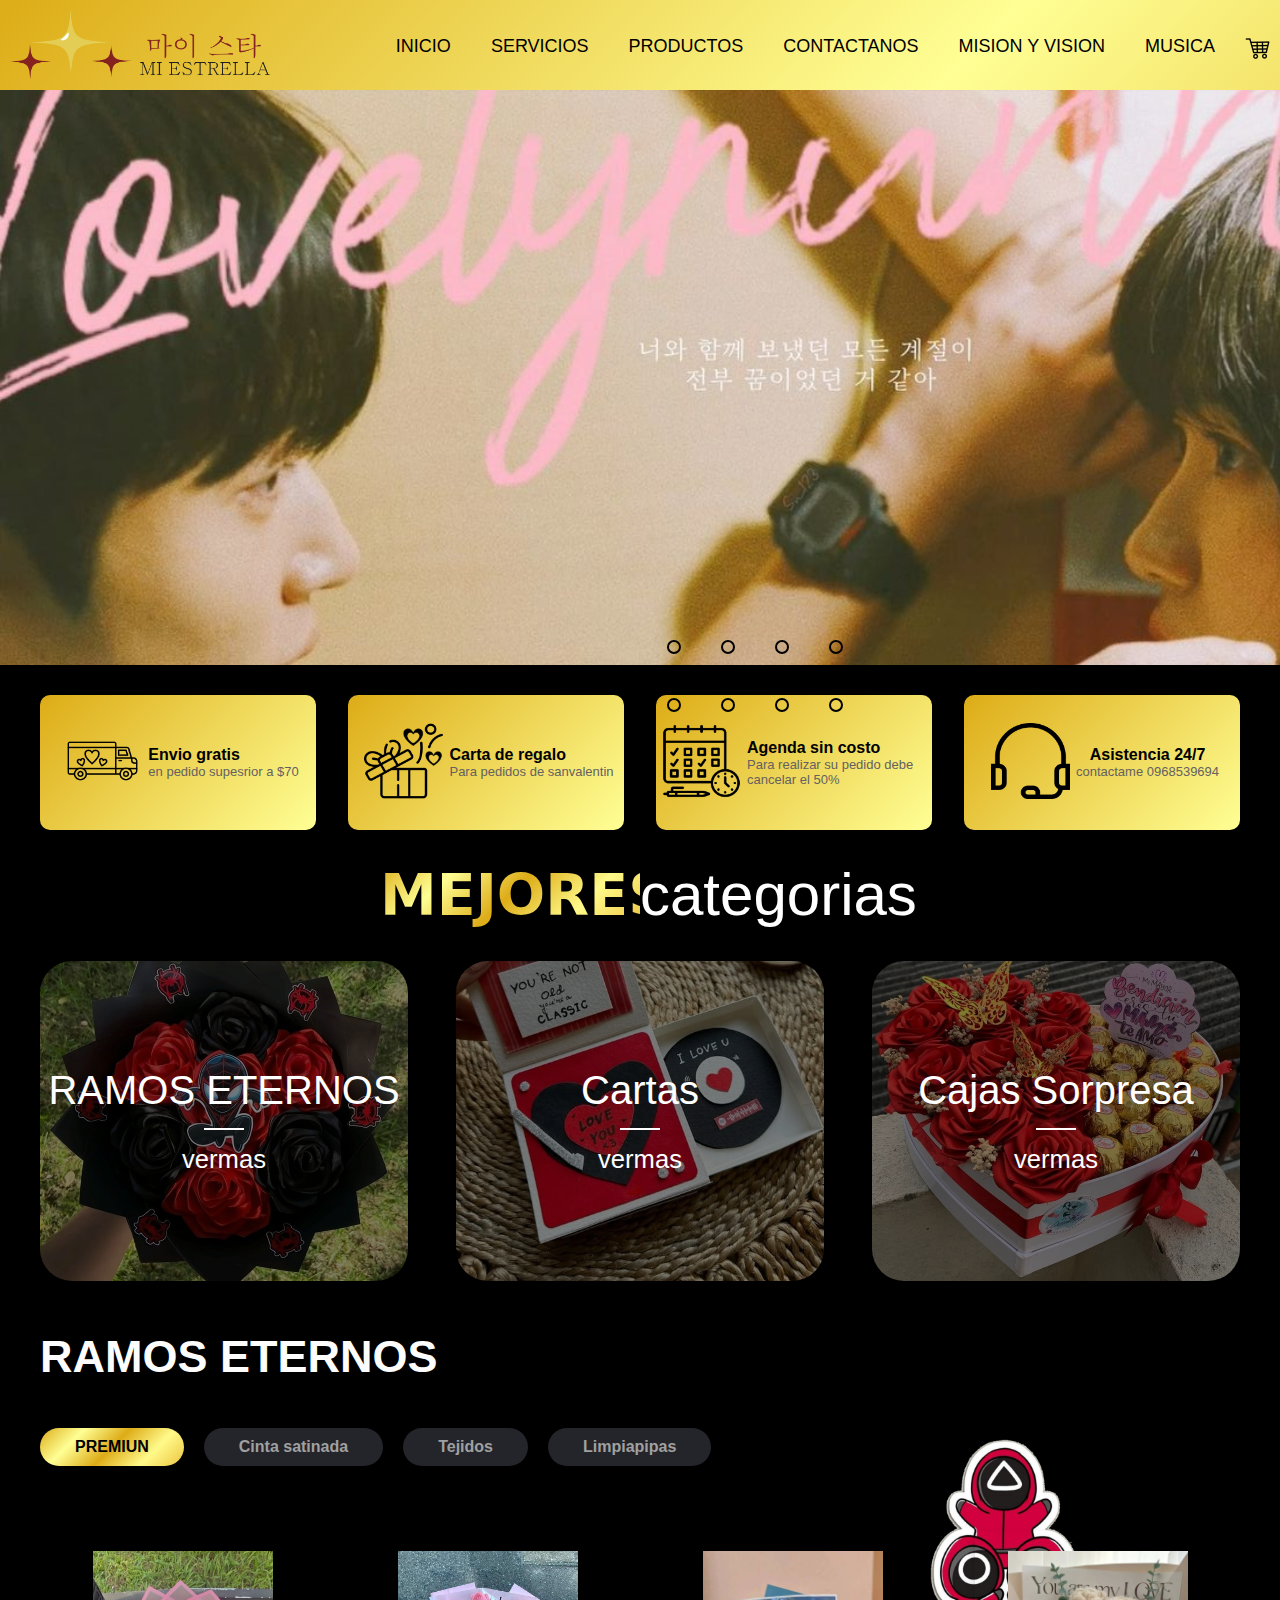
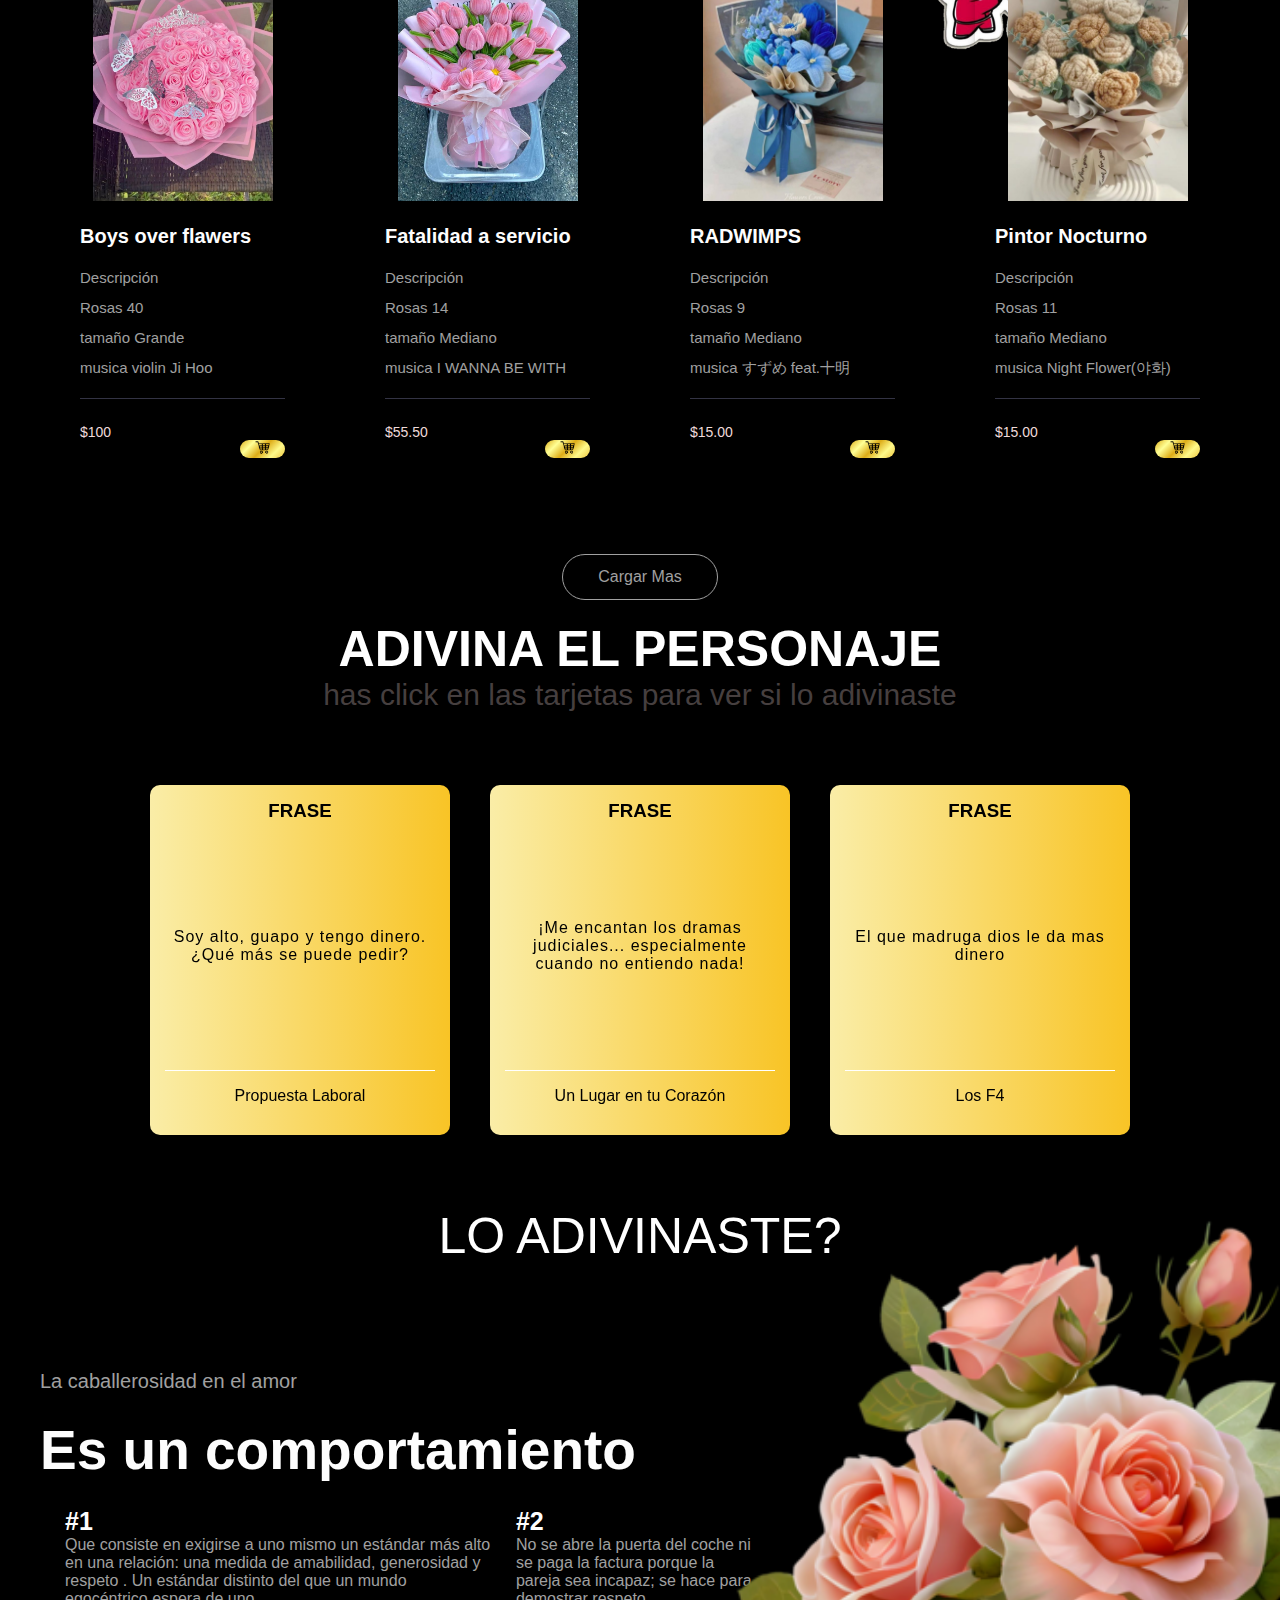
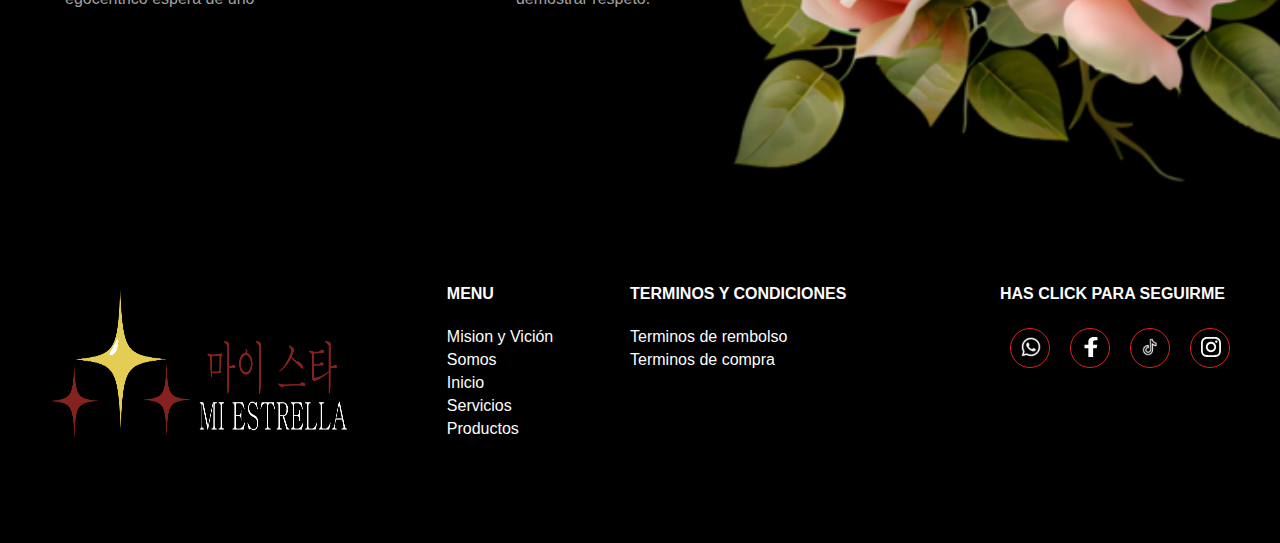
==== index.html @ 9ffbb70e "MI ESTRELLA" ====
<!DOCTYPE html>
<html lang="es">
<head>
    <meta charset="UTF-8">
   <meta http-equiv="X-UA-Compatible" content="IE=edge"> 
    <meta name="viewport" content="width=device-width, initial-scale=1.0">
    <title>tienda online </title>
    <link rel="stylesheet" href="style.css">
    <link rel="stylesheet" href="carrrito.css">

</head>
<body onclick="PlayAudio()">
    
    <header>

        <div class="menu ">
            <a href="#"><img src="logott-14.png" class="logo" alt=""></a>
            <input type="checkbox" id="menu">
            <label for="menu"><img src="imagenes/menu.webp" class="menu-icono" alt=""></label>
            <nav class="navbar">
                <ul>
                    <li><a href="index.html">inicio</a></li>
                    <li><a href="servicio.html">Servicios</a></li>
                    <li><a href="#Product">Productos</a></li>
                    <li><a href="contactanos.html">contactanos</a></li>
                    <li><a href="mision.html">mision y vision</a></li>
                    <li><a href="music.html">musica</a></li>
                            <li class="submenu">
                                <img src="imagenes/carrito.png" id="img-carrito" alt="carrito" >
                                <div id="carrito">
                                    <table id="lista-carrito">
                                        <thead>
                                            <tr>
                                                <th>Imagen</th>
                                                <th>Nombre</th>
                                                <th>Precio</th>
                                                <th></th>
        
                                            </tr>
                                        </thead>
                                        <tbody></tbody>
                                    </table>
                                    <a href="#" id="vaciar-carrito" class="btn-22">vaciar carrito</a>
                                </div>
                            </li>
                        
                    
                </ul>
            </nav>
            
        </div>

    </header>







 <div class="container-11">

        <!--image slider start-->
     <div class="slider">
     <div class="slides">
         <!--radio buttons start-->
         <input type="radio" name="radio-btn" id="radio1">
         <input type="radio" name="radio-btn" id="radio2">
         <input type="radio" name="radio-btn" id="radio3">
         <input type="radio" name="radio-btn" id="radio4">
         <!--radio buttons end-->
         <!--slide images start-->
         <div class="slide first">
             <img src="22.jpg" alt="">
         </div>
         <div class="slide">
             <img src="222.jpg" alt="">
         </div>
         <div class="slide">
             <img src="33.jpg" alt="">
         </div>
         <div class="slide">
             <img src="44.jpg" alt="">
         </div>
         <!--slide images end-->
         <!--automatic navigation start-->
         <div class="navigation-auto">
             <div class="auto-btn1"></div>
             <div class="auto-btn2"></div>
             <div class="auto-btn3"></div>
             <div class="auto-btn4"></div>

         </div>
         <!--automatic navigation end-->
     </div>
     <!--manual navigation start-->
     <div class="navigation-manual">
         <label for="radio1" class="manual-btn"></label>
         <label for="radio2" class="manual-btn"></label>
         <label for="radio3" class="manual-btn"></label>
         <label for="radio4" class="manual-btn"></label>

 
     </div>
     <!--manual navigation end-->

 </div>
 <!--image slider end-->


 <script type="text/javascript">
 var counter = 1;
 setInterval(function(){
     document.getElementById('radio' + counter).checked = true;
     counter++ ;
     if(counter > 4){
         counter = 1;
     }
 }, 5000);

 </script>


 </div>






    

    <main class="Product-menu" >

       <section class="main-content">
        <section class="container container-features">
            <div class="card-feature">
                <i><img src="imagenes/entrega.png"></i> 
                <div class="feature-content">
                    <span>Envio gratis </span>
                    <p>en pedido supesrior a $70</p>
                </div>
            </div>
            <div class="card-feature">
                <i><img src="imagenes/regalo.png"></i> 
                <div class="feature-content">
                    <span>Carta de regalo</span>
                    <p>Para pedidos de sanvalentin</p>
                </div>
            </div>
            <div class="card-feature">
                <i><img src="imagenes/agenda.png"></i> 
                <div class="feature-content">
                    
                    <span>Agenda sin costo</span>
                    <p>Para realizar su pedido debe cancelar el 50% </p>
                </div>
            </div>
            <div class="card-feature">
                <i><img src="imagenes/asistente.png"></i> 
                <div class="feature-content">
                    <center>
                    <span>Asistencia 24/7</span>
                    <p>contactame 0968539694 </p>
                    </center>
                </div>
            </div>
        </section>
     </section>








        <section class="container top-categories">
            <div class="cont">
            <div class="container-t"></div>
            <div class="titulo">
            <h1>MEJORES</h1> <span>categorias</span>
        </div>
        </div>
    </div>
            <div class="container-categories">
                <div class="card-category category-moca">
                    <center>
                    <P>RAMOS ETERNOS</P>
                    </center>
                    <span><a href="#">vermas</a></span>
                </div>
                <div class="card-category category-expreso">
                    <P>cartas</P>
                    <span><a href="#">vermas</a></span>
                </div>
                <div class="card-category category-capuchino">
                    <center>
                    <P>cajas sorpresa</P>
                    </center>
                    <span><a href="#">vermas</a></span>
                </div>

            </div>
            
        </section>
        <div class="container">


            <div class="Product" id="Product">
                <h2 class="title">RAMOS ETERNOS</h2>
                <img class="stik" src="imagenes/stik.png" alt="">

            </div>

            <div class="menu-nav">
                <div id="pro1" class="top  tab active" >PREMIUN</div>
                <div id="pro4" class="tab" >Cinta satinada</div>
                <div id="pro2" class="tab" >Tejidos</div>
                <div id="pro3" class="tab" >Limpiapipas</div>
            </div>

    
            
            <div class="pro-cont" id="lista-1">

            <div class="pro1 tab-content" >
                <div class="box-container-1">
                    <div class="box-1">
                        <div class="image" >
                            <img src="cinta/sb.jpg" alt="" data-id="1">
                        </div>
                        <div class="content">
                            <h3>Boys over flawers</h3>
                            <p>
                                Descripción<br>
                                Rosas 40       <br>
                                tamaño Grande        <br>
                                musica violin Ji Hoo       <br>
                            </p>
                            
                                <spam class="precio">$100</spam>

                                <a href="#" class="agregar-carrito btn-111" data-id="1"><img src="imagenes/carrito.png" ></a>

                            
                        </div>
                    </div> 
                    <div class="box-1">
                        <div class="image" >
                            <img src="limp/ed.jpg" alt="" data-id="1">
                        </div>
                        <div class="content">
                            <h3>Fatalidad a  servicio</h3>
                            <p>
                                Descripción<br>
                                Rosas  14       <br>
                                tamaño  Mediano        <br>
                                musica I WANNA BE WITH      <br>
                            </p>
                            
                                <spam class="precio">$55.50</spam>

                                <a href="#" class="agregar-carrito btn-111" data-id="2"><img src="imagenes/carrito.png" ></a>

                            
                        </div>
                    </div> 
                     <div class="box-1">
                        <div class="image">
                            <img src="limp/ep.jpg" alt="">
                        </div>
                        <div class="content">
                            <h3>RADWIMPS </h3>
                            <p>
                                Descripción<br>
                                Rosas  9       <br>
                                tamaño  Mediano        <br>
                                musica   すずめ feat.十明       <br>
                            </p>
                            
                                <spam class="precio">$15.00</spam>
                                <a href="#" class="agregar-carrito btn-111" data-id="3"><img src="imagenes/carrito.png" ></a>

                        </div>
                    </div> 
                    <div class="box-1">
                        <div class="image">
                            <img src="limp/epn.jpg" alt="">
                        </div>
                        <div class="content">
                            <h3>Pintor Nocturno</h3>
                            <p>
                                Descripción<br>
                                Rosas  11       <br>
                                tamaño  Mediano        <br>
                                musica   Night Flower(야화)     <br>
                            </p>
                                <spam class="precio">$15.00</spam>
                                <a href="#" class="agregar-carrito btn-111" data-id="4"><img src="imagenes/carrito.png" ></a>

                        </div>
                    </div>

                    
                  

                    

                </div>
                <center>
                    <div class="load-more" id="load-more-1">Cargar Mas</div>
                </center>
            </div>

            <div class="pro4 tab-content " >
                <div class="box-container-4">
                    <div class="box-4">
                        <div class="image">
                            <img src="cinta/r6.jpg" alt="">
                        </div>
                        <div class="content">
                            <h3>AMOR PURO</h3>
                            <p>
                                Descripción<br>
                                1. Lazos 2 <br>
                                2. Rosas 27<br>
                                3. Mariposas 3<br>
                                4. Doble en voltura<br>
                                5. Se sostiene solo<br>                               
                                6. Cinta con dedicatoria<br>
                                7. Tamaño grande<br>
                            </p>
                                <spam class="precio">$55.00 </spam>
                                <a href="#" class="agregar-carrito btn-222" data-id="17"><img src="imagenes/carrito.png" ></a>

                        </div>
                    </div> <div class="box-4">
                        <div class="image">
                            <img src="cinta/r3.jpg" alt="">
                        </div>
                        <div class="content">
                            <h3>Amor en Flor

                            </h3>
                            <p>
                                Descripción<br>
                                1. Lazos 1 <br>
                                2. Rosas 11<br>
                                3. Mariposas 2<br>
                                4. Envoltura de estrella <br>
                                5. puede sostenerse solo<br>                               
                                6. Es del tamaño mediano<br>
                            </p>
                                <spam class="precio">$20.00</spam>
                                <a href="#" class="agregar-carrito btn-222" data-id="18"><img src="imagenes/carrito.png" ></a>

                        </div>
                    </div> <div class="box-4">
                        <div class="image">
                            <img src="cinta/r5.jpg" alt="">
                        </div>
                        <div class="content">
                            <h3>Recuerdo Eterno</h3>
                            <p>
                                Descripción<br>
                                1. corona 1<br>
                                2. Lazos 1 <br>
                                3. Rosas 13<br>
                                4. Mariposas 2<br>
                                5. Se sostiene solo<br>                               
                                6. Floresitas<br>
                                7. Tamaño mediano<br>
                            </p>
                                <spam class="precio">$26.00</spam>
                                <a href="#" class="agregar-carrito btn-222" data-id="19"><img src="imagenes/carrito.png" ></a>

                        </div>
                    </div> <div class="box-4">
                        <div class="image">
                            <img src="cinta/rr1.jpg" alt="">
                        </div>
                        <div class="content">
                            <h3></h3>
                            <p>
                                Descripción<br>
                                1. Lazos 1 <br>
                                2. Rosas 50<br>
                                3. Mariposas 3<br>
                                4. Corona de princesa<br>
                                5. Se sostiene solo<br>                               
                                6. Cinta con dedicatoria<br>
                                7. Tamaño EXTRA GRANDE<br>
                            </p>
                                <spam class="precio">$29.00</spam>
                                <a href="#" class="agregar-carrito btn-222" data-id="20"><img src="imagenes/carrito.png" ></a>

                        </div>
                    </div>

                    
                    <div class="box-4">
                        <div class="image">
                            <img src="cinta/7.jpg" alt="">
                        </div>
                        <div class="content">
                            <h3>Corazón Encantado

                            </h3>
                            <p>
                                Descripción<br>
                                1. Lazos 1 <br>
                                2. Rosas 13<br>
                                3. Mariposas 2<br>
                                4. Floresitas<br>
                                5. Se sostiene solo<br>                               
                                6. Cinta con dedicatoria<br>
                                7. Tamaño grande<br>
                            </p>
                                <spam class="precio">$28.50</spam>
                                <a href="#" class="agregar-carrito btn-222" data-id="21"><img src="imagenes/carrito.png" ></a>

                        </div>
                    </div>
                    <div class="box-4">
                        <div class="image">
                            <img src="cinta/1.jpg" alt="">
                        </div>
                        <div class="content">
                            <h3>Luz de Amor

                            </h3>
                            <p>
                                Descripción<br>
                                1. Lazos 1 <br>
                                2. Rosas 7<br>
                                3. Mariposas 2<br>
                                4. Incluye luces<br>
                                5. Se sostiene solo<br>                               
                                6. Tul de decoracion<br>
                                7. Tamaño pequeño<br>
                            </p>
                                <spam class="precio">$15.00</spam>
                                <a href="#" class="agregar-carrito btn-222" data-id="22"><img src="imagenes/carrito.png" ></a>

                        </div>
                    </div>
                    <div class="box-4">
                        <div class="image">
                            <img src="cinta/3.jpg" alt="">
                        </div>
                        <div class="content">
                            <h3>Brillo del Corazón

                            </h3>
                            <p>
                                Descripción<br>
                                1. Girasol 1<br>
                                2. Lazos 2 <br>
                                3. Rosas 10<br>
                                4. Mariposas 3<br>
                                5. Incluye luces<br>
                                6. Se sostiene solo<br>                               
                                7. Cinta con dedicatoria<br>
                                8. Tamaño grande<br>
                            </p>
                                <spam class="precio">$26.50</spam>
                                <a href="#" class="agregar-carrito btn-222" data-id="23"><img src="imagenes/carrito.png" ></a>

                        </div>
                    </div>
                    <div class="box-4">
                        <div class="image">
                            <img src="cinta/2.jpg" alt="">
                        </div>
                        <div class="content">
                            <h3>Cielo Carmesí</h3>
                            <p>
                                Descripción<br>
                                1. corona de reina 1<br>
                                2. Rosas 20<br>
                                3. Floresitas 5<br>
                                4. Se sostiene solo<br>                               
                                5. Tul de decoracion<br>
                                6. Tamaño GRANDE<br>
                            </p>
                                <spam class="precio">$42.00</spam>
                                <a href="#" class="agregar-carrito btn-222" data-id="24"><img src="imagenes/carrito.png" ></a>

                        </div>
                    </div>
                    <div class="box-4">
                        <div class="image">
                            <img src="cinta/11.jpg" alt="">
                        </div>
                        <div class="content">
                            <h3>Romance Duradero

                            </h3>
                            <p>
                                Descripción<br>
                                1. fotografia <br>
                                2. Rosas 13<br>
                                3. Lazo 2 <br>
                                4. tul de decoracion<br>
                                5. Se sostiene solo<br>                               
                                6. Tamaño grande<br>
                            </p>
                                <spam class="precio">$24.00</spam>
                                <a href="#" class="agregar-carrito btn-222" data-id="25"><img src="imagenes/carrito.png" ></a>

                        </div>
                    </div>
                    <div class="box-4">
                        <div class="image">
                            <img src="cinta/14.jpg" alt="">
                        </div>
                        <div class="content">
                            <h3>Beso de Rosa

                            </h3>
                            <p>
                                Descripción<br>
                                1. Envoltura extravagante <br>
                                2. Rosas 10<br>
                                3. Mariposas 2<br>
                                4. Plantitas de decoracion<br>
                                5. Se sostiene solo<br>                               
                                6. Floresitas<br>
                                7. Tamaño grande<br>
                            </p>
                                <spam class="precio">$21.50</spam>
                                <a href="#" class="agregar-carrito btn-222" data-id="26"><img src="imagenes/carrito.png" ></a>

                        </div>
                    </div>
                    <div class="box-4">
                        <div class="image">
                            <img src="cinta/12.jpg" alt="">
                        </div>
                        <div class="content">
                            <h3>Esplendor Eterno

                            </h3>
                            <p>
                                Descripción<br>
                                1. Incluye luces <br>
                                2. Rosas 13<br>
                                3. Mariposas 3<br>
                                4. tul de envoltura<br>
                                5. Se sostiene solo<br>                               
                                6. Tamaño grande<br>
                            </p>
                                <spam class="precio">$23.00</spam>
                                <a href="#" class="agregar-carrito btn-222" data-id="27"><img src="imagenes/carrito.png" ></a>

                        </div>
                    </div>
                    <div class="box-4">
                        <div class="image">
                            <img src="cinta/10.jpg" alt="">
                        </div>
                        <div class="content">
                            <h3>Corazón Puro

                            </h3>
                            <p>
                                Descripción<br>
                                1. coronita de fomix 1<br>
                                2. Rosas 12<br>
                                3. Mariposas 1<br>
                                4. floresitas de decoracion<br>
                                5. Se sostiene solo<br>                               
                                6. Tamaño grande<br>
                            </p>
                                <spam class="precio">$23.00</spam>
                                <a href="#" class="agregar-carrito btn-222" data-id="28"><img src="imagenes/carrito.png" ></a>

                        </div>
                    </div>
                    <div class="box-4">
                        <div class="image">
                            <img src="cinta/6.jpg" alt="">
                        </div>
                        <div class="content">
                            <h3>Latidos Eternos</h3>
                            <p>
                                Descripción<br>
                                1. Lazos 2 <br>
                                2. Rosas 20<br>
                                3. Mariposas 3<br>
                                4. tul de decoracion<br>
                                5. Se sostiene solo<br>                               
                                6. Cinta con dedicatoria 2<br>
                                7. Tamaño grande<br>
                            </p>
                                <spam class="precio">$35.00</spam>
                                <a href="#" class="agregar-carrito btn-222" data-id="29"><img src="imagenes/carrito.png" ></a>

                        </div>
                    </div>
                    <div class="box-4">
                        <div class="image">
                            <img src="cinta/20.jpg" alt="">
                        </div>
                        <div class="content">
                            <h3>Sentimiento Profundo

                            </h3>
                            <p>
                                Descripción<br>
                                1. girasol 1 <br>
                                2. Rosas 19<br>
                                3. floresitas de decoracion<br>
                                4. Se sostiene solo<br>                               
                                5. Cinta con dedicatoria<br>
                                6. Tamaño GRANDE<br>
                            </p>
                                <spam class="precio">$41.00</spam>
                                <a href="#" class="agregar-carrito btn-222" data-id="30"><img src="imagenes/carrito.png" ></a>

                        </div>
                    </div>
                    <div class="box-4">
                        <div class="image">
                            <img src="cinta/21.jpg" alt="">
                        </div>
                        <div class="content">
                            <h3>Amor y Vida

                            </h3>
                            <p>
                                Descripción<br>
                                1. Lazos 1 <br>
                                2. Rosas 3<br>
                                3. Mariposas 1<br>
                                4. Se sostiene solo<br>                               
                                5. Palabra dedicatoria 1<br>
                                6. Tamaño pequeño<br>
                            </p>
                                <spam class="precio">$6.00</spam>
                                <a href="#" class="agregar-carrito btn-222" data-id="31"><img src="imagenes/carrito.png" ></a>

                        </div>
                    </div>
                    <div class="box-4">
                        <div class="image">
                            <img src="cinta/22.jpg" alt="">
                        </div>
                        <div class="content">
                            <h3>Encanto Dulce

                            </h3>
                            <p>
                                Descripción<br>
                                1. chocolates Ferero 10 <br>
                                2. Rosas 10<br>
                                3. Girasol 1<br>
                                4. Se sostiene solo<br>                               
                                5. mariposa 1<br>
                                6. floresitas o tul <br>
                                6. Tamaño Grande<br>
                            </p>
                                <spam class="precio">$32.00</spam>
                                <a href="#" class="agregar-carrito btn-222" data-id="32"><img src="imagenes/carrito.png" ></a>

                        </div>
                    </div>


                </div>
                <center>
                    <div class="load-more" id="load-more-4">Cargar Mas</div>
                </center>
            </div>

            <div class="pro2 tab-content" >
                <div class="box-container-2">

                    
                    <div class="box-2">
                        <div class="image">
                            <img src="tejido/1.jpg" alt="">
                        </div>
                        <div class="content">
                            <h3>Caricia Rosada

                            </h3>
                            <p>
                                Descripción<br>
                                1. Rosa 1<br>
                                2. Floresitas 5<br>
                                3. Margarita 1<br>
                                4. Canpana 3<br>
                                5. Perfumada<br>
                                6. Tamaño pequeño<br>
                            </p>
                                <spam class="precio">$12.00</spam>
                                <a href="#" class="agregar-carrito btn-222" data-id="33"><img src="imagenes/carrito.png" ></a>

                        </div>
                    </div>
                    <div class="box-2">
                        <div class="image">
                            <img src="tejido/2.jpg" alt="">
                        </div>
                        <div class="content">
                            <h3>Ternura Eterna</h3>
                            <p>
                                Descripción<br>
                                1. Rosa 2<br>
                                2. Tulipanes 3<br>
                                3. Margaritas 2<br>
                                4. Hojas de decoracion<br>
                                5. Perfumada<br>
                                6. Tamaño mediano<br>
                            </p>
                                <spam class="precio">$29.00</spam>
                                <a href="#" class="agregar-carrito btn-222" data-id="34"><img src="imagenes/carrito.png" ></a>

                        </div>
                    </div>
                    <div class="box-2">
                        <div class="image">
                            <img src="tejido/3.jpg" alt="">
                        </div>
                        <div class="content">
                            <h3>Sueño Rosa

                            </h3>
                            <p>
                                Descripción<br>
                                1. tulipan sorpresa con un corazon dentro se abre y se cierra <br>
                                2. Perfumada<br>
                                3. Tamaño pequeño<br>
                            </p>
                                <spam class="precio">$12.75</spam>
                                <a href="#" class="agregar-carrito btn-222" data-id="35"><img src="imagenes/carrito.png" ></a>

                        </div>
                    </div>
                    <div class="box-2">
                        <div class="image">
                            <img src="tejido/4.jpg" alt="">
                        </div>
                        <div class="content">
                            <h3>Suspiro de Rosa

                            </h3>
                            <p>
                                Descripción<br>
                                1. Rosa 3<br>
                                2. tul de decoracion<br>
                                3. Perfumada<br>
                                4. Tamaño pequeño<br>
                            </p>
                                <spam class="precio">$10.00</spam>
                                <a href="#" class="agregar-carrito btn-222" data-id="36"><img src="imagenes/carrito.png" ></a>

                        </div>
                    </div>
                    <div class="box-2">
                        <div class="image">
                            <img src="tejido/5.jpg" alt="">
                        </div>
                        <div class="content">
                            <h3>Sueño Rosa

                            </h3>
                            <p>
                                Descripción<br>
                                1. Tulipan 3<br>
                                2. Tul de decoracion<br>
                                4. Incluye luces<br>
                                5. Perfumada<br>
                                6. Tamaño pequeño<br>
                            </p>
                                <spam class="precio">$9.00</spam>
                                <a href="#" class="agregar-carrito btn-222" data-id="37"><img src="imagenes/carrito.png" ></a>

                        </div>
                    </div>
                    <div class="box-2">
                        <div class="image">
                            <img src="tejido/6.jpg" alt="">
                        </div>
                        <div class="content">
                            <h3>Eternidad Rosa

                            </h3>
                            <p>
                                Descripción<br>
                                1. Tulipan 8<br>
                                2. Tul de decoracion<br>
                                3. Perfumada<br>
                                4. Tamaño mediano<br>
                            </p>
                                <spam class="precio">$29.00</spam>
                                <a href="#" class="agregar-carrito btn-222" data-id="38"><img src="imagenes/carrito.png" ></a>

                        </div>
                    </div>
                    
                    <div class="box-2">
                        <div class="image">
                            <img src="tejido/19.jpg" alt="">
                        </div>
                        <div class="content">
                            <h3>Rosa Resplandeciente

                            </h3>
                            <p>
                                Descripción<br>
                                1. Rosa 1<br>
                                2. Floresitas 6<br>
                                3. Margarita 1<br>
                                4. Clavel 1<br>
                                5. amigurumi de conejo 1<br>
                                6. Perfumada<br>
                                7. Tamaño Mediano<br>
                            </p>
                                <spam class="precio">$16.00</spam>
                                <a href="#" class="agregar-carrito btn-222" data-id="40"><img src="imagenes/carrito.png" ></a>

                        </div>
                    </div>

                    
                    <div class="box-2">
                        <div class="image">
                            <img src="tejido/17.jpg" alt="">
                        </div>
                        <div class="content">
                            <h3>Encanto Duradero

                            </h3>
                            <p>
                                Descripción<br>
                                1. Rosa medianas 6<br>
                                2. Floresitas <br>
                                3. Tul de decoracion<br>
                                4. Perfumada<br>
                                5. Tamaño Mediano<br>
                            </p>
                                <spam class="precio">$35.00</spam>
                                <a href="#" class="agregar-carrito btn-222" data-id="43"><img src="imagenes/carrito.png" ></a>

                        </div>
                    </div>
                    
                    <div class="box-2">
                        <div class="image">
                            <img src="tejido/24.jpg" alt="">
                        </div>
                        <div class="content">
                            <h3>Flor Eterna

                            </h3>
                            <p>
                                Descripción<br>
                                1. Corazón 1<br>
                                2. rosa bicolor 2<br>
                                3. Margarita 1<br>
                                4. Tul de decoración<br>
                                5. Perfumada<br>
                                6. Tamaño pequeño<br>
                            </p>
                                <spam class="precio">$7.00</spam>
                                <a href="#" class="agregar-carrito btn-222" data-id="45"><img src="imagenes/carrito.png" ></a>

                        </div>
                    </div>
                    <div class="box-2">
                        <div class="image">
                            <img src="tejido/23.jpg" alt="">
                        </div>
                        <div class="content">
                            <h3>Rosa Perpetua

                            </h3>
                            <p>
                                Descripción<br>
                                1. Rosa 1<br>
                                2. Floresitas 1<br>
                                3. Tulipan se abre se cierra<br>
                                4. Canpana 4<br>
                                5. Corazón afelpado 1<br>
                                6. Perfumada<br>
                                7. Tamaño pequeño<br>
                            </p>
                                <spam class="precio">$13.00</spam>
                                <a href="#" class="agregar-carrito btn-222" data-id="46"><img src="imagenes/carrito.png" ></a>

                        </div>
                    </div>
                    <div class="box-2">
                        <div class="image">
                            <img src="tejido/26.jpg" alt="">
                        </div>
                        <div class="content">
                            <h3>Amor Duradero

                            </h3>
                            <p>
                                Descripción<br>
                                1. Tulipan 1<br>
                                2. Floresitas 5<br>
                                3. corazon arco 1<br>
                                4. Perfumada<br>
                                5. Tamaño pequeño<br>
                            </p>
                                <spam class="precio">$6.00</spam>
                                <a href="#" class="agregar-carrito btn-222" data-id="47"><img src="imagenes/carrito.png" ></a>

                        </div>
                    </div>
                    <div class="box-2">
                        <div class="image">
                            <img src="tejido/27.jpg" alt="">
                        </div>
                        <div class="content">
                            <h3>Fragancia Infinita

                            </h3>
                            <p>
                                Descripción<br>
                                1. Rosa 1<br>
                                2. abejitas 2<br>
                                3. tul de decoracion<br>
                                4. Perfumada<br>
                                5. Tamaño pequeño<br>
                            </p>
                                <spam class="precio">$10.00</spam>
                                <a href="#" class="agregar-carrito btn-222" data-id="48"><img src="imagenes/carrito.png" ></a>

                        </div>
                    </div>
                    
                    <div class="box-2">
                        <div class="image">
                            <img src="tejido/a2.jpg" alt="">
                        </div>
                        <div class="content">
                            <h3>Resplandor Perpetuo

                            </h3>
                            <p>
                                Descripción<br>
                                1. Tulipan  5<br>
                                2. Conejo 1<br>
                                3. Tul decoracion<br>
                                4. Perfumada<br>
                                5. Tamaño mediano<br>
                            </p>
                                <spam class="precio">$23.00</spam>
                                <a href="#" class="agregar-carrito btn-222" data-id="50"><img src="imagenes/carrito.png" ></a>

                        </div>
                    </div>
                    
                    <div class="box-2">
                        <div class="image">
                            <img src="tejido/a4.jpg" alt="">
                        </div>
                        <div class="content">
                            <h3>Aura Eterna</h3>
                            <p>
                                Descripción<br>
                                1. Tulipan 5<br>
                                2. Azucena 2<br>
                                3. Hojas de decoracion<br>
                                4. Tul de decoracion<br>
                                5. Perfumada<br>
                                6. Tamaño mediano<br>
                            </p>
                                <spam class="precio">$28.00</spam>
                                <a href="#" class="agregar-carrito btn-222" data-id="52"><img src="imagenes/carrito.png" ></a>

                        </div>
                    </div>

                </div>
                <center>
                    <div class="load-more" id="load-more-2">Cargar Mas</div>
                </center>
            </div>

            <div class="pro3 tab-content">
                <div class="box-container-3">

                    <div class="box-3">
                        <div class="image">
                            <img src="limp/1.jpg" alt="">
                        </div>
                        <div class="content">
                            <h3>Sol Radiante                            </h3>
                            <p>
                                Descripción<br>
                                1. Con polvo de hadas<br>
                                2. Perfumadas<br>
                                3. Tamaño mediano<br>

                            </p>
                                <spam class="precio">$25.00</spam>
                                <a href="#" class="agregar-carrito btn-222" data-id="53"><img src="imagenes/carrito.png" ></a>

                        </div>
                    </div>
                    <div class="box-3">
                        <div class="image">
                            <img src="limp/2.jpg" alt="">
                        </div>
                        <div class="content">
                            <h3>Amarillo Encantado
                            </h3>
                            <p>
                                Descripción<br>
                                1. Con polvo de hadas<br>
                                2. Perfumadas<br>
                                3. Tamaño pequeño<br>
                            </p>
                                <spam class="precio">$10.00</spam>
                                <a href="#" class="agregar-carrito btn-222" data-id="54"><img src="imagenes/carrito.png" ></a>

                        </div>
                    </div>
                    <div class="box-3">
                        <div class="image">
                            <img src="limp/3.jpg" alt="">
                        </div>
                        <div class="content">
                            <h3>Sol de Amor
                            </h3>
                            <p>
                                Descripción<br>
                                1. Con polvo de hadas<br>
                                2. Perfumadas<br>
                                3. Tamaño pequeño<br>
                            </p>
                                <spam class="precio">$15.00</spam>
                                <a href="#" class="agregar-carrito btn-222" data-id="55"><img src="imagenes/carrito.png" ></a>

                        </div>
                    </div>
                    <div class="box-3">
                        <div class="image">
                            <img src="limp/4.jpg" alt="">
                        </div>
                        <div class="content">
                            <h3>Resplandor Dorado

                            </h3>
                            <p>
                                Descripción<br>
                                1. Con polvo de hadas<br>
                                2. Perfumadas<br>
                                3. Tamaño mediano<br>
                            </p>
                                <spam class="precio">$25.00</spam>
                                <a href="#" class="agregar-carrito btn-222" data-id="56"><img src="imagenes/carrito.png" ></a>

                        </div>
                    </div>
                    <div class="box-3">
                        <div class="image">
                            <img src="limp/r1.jpg" alt="">
                        </div>
                        <div class="content">
                            <h3>Del Corazón

                            </h3>
                            <p>
                                Descripción<br>
                                1. Con polvo de hadas<br>
                                2. Perfumadas<br>
                                3. Tamaño mediano<br>
                            </p>
                                <spam class="precio">$16.00</spam>
                                <a href="#" class="agregar-carrito btn-222" data-id="57"><img src="imagenes/carrito.png" ></a>

                        </div>
                    </div>
                    <div class="box-3">
                        <div class="image">
                            <img src="limp/r2.jpg" alt="">
                        </div>
                        <div class="content">
                            <h3>Encanto Eterno

                            </h3>
                            <p>
                                Descripción<br>
                                1. Con polvo de hadas<br>
                                2. Perfumadas<br>
                                3. Tamaño mediano<br>
                            </p>
                                <spam class="precio">$15.00</spam>
                                <a href="#" class="agregar-carrito btn-222" data-id="58"><img src="imagenes/carrito.png" ></a>

                        </div>
                    </div>
                    <div class="box-3">
                        <div class="image">
                            <img src="limp/r3.jpg" alt="">
                        </div>
                        <div class="content">
                            <h3>Pasión Sin Fin
                            </h3>
                            <p>
                                Descripción<br>
                                1. Con polvo de hadas<br>
                                2. Perfumadas<br>
                                3. Tamaño mediano<br>
                            </p>
                                <spam class="precio">$15.00</spam>
                                <a href="#" class="agregar-carrito btn-222" data-id="59"><img src="imagenes/carrito.png" ></a>

                        </div>
                    </div>
                    <div class="box-3">
                        <div class="image">
                            <img src="limp/r4.jpg" alt="">
                        </div>
                        <div class="content">
                            <h3>Flor Inmortal
                            </h3>
                            <p>
                                Descripción<br>
                                1. Con polvo de hadas<br>
                                2. Perfumadas<br>
                                3. Tamaño pequeño<br>
                            </p>
                                <spam class="precio">$15.00</spam>
                                <a href="#" class="agregar-carrito btn-222" data-id="60"><img src="imagenes/carrito.png" ></a>

                        </div>
                    </div>
                    <div class="box-3">
                        <div class="image">
                            <img src="limp/r5.jpg" alt="">
                        </div>
                        <div class="content">
                            <h3>Esplendor Eterno
                            </h3>
                            <p>
                                Descripción<br>
                                1. Incluye luces<br>
                                1. Con polvo de hadas<br>
                                2. Perfumadas<br>
                                3. Tamaño mediano<br>
                            </p>
                                <spam class="precio">$35.00</spam>
                                <a href="#" class="agregar-carrito btn-222" data-id="61"><img src="imagenes/carrito.png" ></a>

                        </div>
                    </div>
                    <div class="box-3">
                        <div class="image">
                            <img src="limp/r6.jpg" alt="">
                        </div>
                        <div class="content">
                            <h3> Flor Inmortal
                            </h3>
                            <p>
                                Descripción<br>
                                1. Con polvo de hadas<br>
                                2. Perfumadas<br>
                                3. Tamaño mediano<br>
                            </p>
                                <spam class="precio">$17.00</spam>
                                <a href="#" class="agregar-carrito btn-222" data-id="62"><img src="imagenes/carrito.png" ></a>

                        </div>
                    </div>
                    <div class="box-3">
                        <div class="image">
                            <img src="limp/r7.jpg" alt="">
                        </div>
                        <div class="content">
                            <h3>Rosa Para Siempre
                            </h3>
                            <p>
                                Descripción<br>
                                1. Con polvo de hadas<br>
                                2. Perfumadas<br>
                                3. Tamaño mediano<br>
                            </p>
                                <spam class="precio">$23.00</spam>
                                <a href="#" class="agregar-carrito btn-222" data-id="63"><img src="imagenes/carrito.png" ></a>

                        </div>
                    </div>
                    <div class="box-3">
                        <div class="image">
                            <img src="limp/g1.jpg" alt="">
                        </div>
                        <div class="content">
                            <h3>Gerberas</h3>
                            <p>
                                Descripción<br>
                                1. Con polvo de hadas<br>
                                2. Perfumadas<br>
                                3. Tamaño mediano<br>
                            </p>
                                <spam class="precio">$18.00</spam>
                                <a href="#" class="agregar-carrito btn-222" data-id="64"><img src="imagenes/carrito.png" ></a>

                        </div>
                    </div>
                    <div class="box-3">
                        <div class="image">
                            <img src="limp/m1.jpg" alt="">
                        </div>
                        <div class="content">
                            <h3>Esencia Duradera
                            </h3>
                            <p>
                                Descripción<br>
                                1. Con polvo de hadas<br>
                                2. Perfumadas<br>
                                3. Tamaño mediano<br>
                            </p>
                                <spam class="precio">$9.75</spam>
                                <a href="#" class="agregar-carrito btn-222" data-id="65"><img src="imagenes/carrito.png" ></a>

                        </div>
                    </div>
                    <div class="box-3">
                        <div class="image">
                            <img src="limp/m2.jpg" alt="">
                        </div>
                        <div class="content">
                            <h3>Belleza Sin Fin

                            </h3>
                            <p>
                                Descripción<br>
                                1. Con polvo de hadas<br>
                                2. Perfumadas<br>
                                3. Tamaño mediano<br>
                            </p>
                                <spam class="precio">$14.00</spam>
                                <a href="#" class="agregar-carrito btn-222" data-id="66"><img src="imagenes/carrito.png" ></a>

                        </div>
                    </div>
                    <div class="box-3">
                        <div class="image">
                            <img src="limp/m3.jpg" alt="">
                        </div>
                        <div class="content">
                            <h3>Resplandeciente

                            </h3>
                            <p>
                                Descripción<br>
                                1. Con polvo de hadas<br>
                                2. Perfumadas<br>
                                3. Tamaño mediano<br>
                            </p>
                            </p>
                                <spam class="precio">$4.00</spam>
                                <a href="#" class="agregar-carrito btn-222" data-id="67"><img src="imagenes/carrito.png" ></a>

                        </div>
                    </div>
                    <div class="box-3">
                        <div class="image">
                            <img src="limp/m4.jpg" alt="">
                        </div>
                        <div class="content">
                            <h3>Encanto Infinito

                            </h3>
                            <p>
                                Descripción<br>
                                1. Con polvo de hadas<br>
                                2. Perfumadas<br>
                                3. Tamaño mediano<br>
                            </p>
                                <spam class="precio">$17.00</spam>
                                <a href="#" class="agregar-carrito btn-222" data-id="68"><img src="imagenes/carrito.png" ></a>

                        </div>
                    </div>
                    

                </div>
                <center>
                    <div class="load-more" id="load-more-3">Cargar Mas</div>
                </center>
            </div>
            
            </div>

        </div>
    </main>
    
    <div class="conta">
        <center>
    <h2 class="personaje">ADIVINA EL PERSONAJE</h2>
    <span class="click">has click en las tarjetas para ver si lo adivinaste </span>
    </center>
</div>

    <section class="cuadro">
    
        <div class="card-1">
            <div class="face front">
                <img src="imagenes/kan.jpg">
                <h3>Kang Tae-moo</h3>
            </div>
            <div class="face back">
                <h3>FRASE</h3>
                <p>Soy alto, guapo y tengo dinero. ¿Qué más se puede pedir?</p>
                <div class="link">
                    <a href="#">Propuesta Laboral</a>
                </div>
            </div>
        </div>
    
        <div class="card-1">
            <div class="face front">
                <img src="imagenes/jin.jpg">
                <h3>oh jin-shim</h3>
            </div>
            <div class="face back">
                <h3>FRASE</h3>
                <p> ¡Me encantan los dramas judiciales... especialmente cuando no entiendo nada! </p>
                <div class="link">
                    <a href="#">Un Lugar en tu Corazón</a>
                </div>
            </div>
        </div>
    
        <div class="card-1">
            <div class="face front">
                <img src="imagenes/jun.jpg">
                <h3>Gu Jun-pyo</h3>
            </div>
            <div class="face back">
                <h3>FRASE</h3>
                <p>El que madruga dios le da mas dinero</p>
                <div class="link">
                    <a href="#">Los F4</a>
                </div>
            </div>
        </div>
        </section>
        <div class="conta">
        <div CLASS="adivina">LO ADIVINASTE?</div>
        </div>

        

        <audio id="musica1" autoplay  loop>
            <source src="sarange.mp3" type="audio/mpeg">
            El navegador no puede reproducir el audio.
        </audio>
         
    
    
        <script>
            function PlayAudio() {
                document.getElementById("musica1").play();
            }
        </script>


        


    <section class="info">

        <div class="info-content container">

            <div class="info-txt">
                <p>La caballerosidad en el amor </p>
                <h2>Es un comportamiento</h2>

                <div class="info-sec">

                    <div class="info-1">
                        <div class="info-2">
                            <h3>#1</h3>
                            <p>
                                Que consiste en exigirse a uno mismo un estándar más alto en una relación: una medida de amabilidad, generosidad y respeto . Un estándar distinto del que un mundo egocéntrico espera de uno                            </p>
                        </div>
                    </div>
                    <div class="info-1">
                        <div class="info-2">
                            <h3>#2</h3>
                            <p>
                                No se abre la puerta del coche ni se paga la factura porque la pareja sea incapaz; se hace para demostrar respeto.                            </p>
                        </div>
                    </div>

                </div>

            </div>

            <div class="info-img">
                <img src="imagenes/r.png" altl="">
            </div>

        </div>
    </section>


    <footer class="footer container">

        <img class="logo-2" src="logo-14.png" alt="">


        

        <div class="links">
            <h4>Menu</h4>
            <ul>
                <Li><a href="#">Mision y Vición</Li>
                <Li><a href="#">Somos</Li>
                <Li><a href="#">Inicio</a></Li>
                <Li><a href="#">Servicios</a></Li>
                <Li><a href="#">Productos</a></Li>
            </ul>
        </div>

        <div class="links">
            <h4>Terminos y condiciones</h4>
            <ul>
                <Li><a href="#">Terminos de rembolso</Li>
                <Li><a href="#">Terminos de compra</Li>
            </ul>
        </div>
        
        

        <div class="links">
            <h4>has click para seguirme</h4>
            <div class="socials">
                <a href="#">
                    <div class="social">
                        <img src="imagenes/wa.png" alt="">
                    </div>
                </a>
                <a href="#">
                    <div class="social">
                        <img src="imagenes/s1.svg" alt="">
                    </div>
                </a>
                <a href="#">
                    <div class="social">
                        <img src="imagenes/s2.png" alt="">
                    </div>
                </a>
                <a href="#">
                    <div class="social">
                        <img src="imagenes/s3.svg" alt="">
                    </div>
                </a>
            </div>
        </div>

    </footer>

    <script src="carrito.js"></script>

    <script src="script.js"></script>
</body>
</html>
---- style.css ----
@import url('https://fonts.googleapis.com/css?family=Poppins:wght@400;500;600;700; 800&display=swap');

*{
  margin: 0;
  padding: 0;
  box-sizing: border-box;
  text-decoration: none;
}

body {
font-family: sans-serif;
background-color: #000000;

}

header{
  background-position: center center;
  background-repeat: no-repeat;
  background-size: cover;
  margin: 0;
    height: 10vh;
    background: linear-gradient(-45deg, #ECC440, #FFFA8A, #DDAC17, #FFFF95, #DDAC17);
    background-size: 300% 300%;
    animation: rg 11s ease infinite;
}

.navbar img{
    max-width: 25px;
}

#cuenta-carrito{
    background-color: #fa5868;
    border-radius: 100%;
    display: inline-block;
    width: 20px;
    line-height: 20px;
    aspect-ratio: 1;
    text-align: center;
    position: absolute;
    right: 3px;
    top: 13px;
}

@keyframes rg{
    0%{
        background-position: 0% 50%;
    }
    50%{
        background-position: 100% 100%;
    }
    100%{
        background-position: 0% 50%;
    }

}


.container {
    max-width: 1200px;
    margin: 0 auto;
}

.container-11{
    display: flex;

}

.slider{
    height: 575px;
   
    overflow: hidden;
}

.slides{
    width: 500%;
    height: 600px;
    display: flex;

}

.slides input{
    display: none;

}

.slide{
    width: 20%;
    transition: 2s;
}

.slide img {
    width: 1515px;
    object-fit: cover;
}

/*css for manual slide navigation*/

.navigation-manual {
    left: 180px;
    position: absolute;
    width: 1150px;
    bottom: 188px;
    display: flex;
    justify-content: center;
}

.manual-btn {
    border: 2px solid #000000;
    padding: 5px;
    border-radius: 10px;
    cursor: pointer;
    transition: 1s;
}

.manual-btn:not(:last-child){
    margin-right: 40px;

}
.manual-btn:hover{
    background: linear-gradient(-45deg, #ECC440, #FFFA8A, #DDAC17, #FFFF95, #DDAC17);
}

#radio1:checked ~ .first{
    margin-left: 0;
}

#radio2:checked ~ .first{
    margin-left: -20%;
}

#radio3:checked ~ .first{
    margin-left: -40%;
}

#radio4:checked ~ .first{
    margin-left: -60%;
}

/*css for automatic navigation*/
  
.navigation-auto{
    left: 130px;
    position: absolute;
    display: flex;
    width: 1250px;
    justify-content: center;
    margin-top: 550px;
}

.navigation-auto div{
    border: 2px solid #000000;
    padding: 5px;
    border-radius: 10px;
    transition: 1s;
}

.navigation-auto div:not(:last-child){
    margin-right: 40px;
}

#radio1:checked ~ .navigation-auto .auto-btn1{
    background: linear-gradient(-45deg, #ECC440, #FFFA8A, #DDAC17, #FFFF95, #DDAC17);
}

#radio2:checked ~ .navigation-auto .auto-btn2{
    background: linear-gradient(-45deg, #ECC440, #FFFA8A, #DDAC17, #FFFF95, #DDAC17);
}

#radio3:checked ~ .navigation-auto .auto-btn3{
    background: linear-gradient(-45deg, #ECC440, #FFFA8A, #DDAC17, #FFFF95, #DDAC17);
}

#radio4:checked ~ .navigation-auto .auto-btn4{
    background: linear-gradient(-45deg, #ECC440, #FFFA8A, #DDAC17, #FFFF95, #DDAC17);
}



.container-features{
    display: grid;
    grid-template-columns: repeat(4, 1fr);
    gap: 2rem;
    padding: 30px 0;
}

.card-feature {
    display: flex;
    align-items: center;
    justify-content: center;
    grid-area: 1rem;

    border-radius: 10px;
    padding: 4px 0;


    background-position: center center;
  background-repeat: no-repeat;
  background-size: cover;
  margin: 0;
    height: 15vh;
    background: linear-gradient(-45deg, #ECC440, #FFFA8A, #DDAC17, #FFFF95, #DDAC17);
    background-size: 400% 400%;
    animation: cg 11s ease infinite;
}



@keyframes cg{
    0%{
        background-position: 0% 50%;
    }
    50%{
        background-position: 100% 100%;
    }
    100%{
        background-position: 0% 50%;
    }

}





.card-feature i img{
    width: 79px; 
    height: 76px;
    margin: 6px;
}

.feature-content{
    display: flex;
    flex-direction: column;
}

.feature-content span{
    font-weight: 700;
    font-size: 16px;
    color: var(--dark-color);
}

.feature-content p{
    color: rgb(100, 97, 97);
    font-weight: 500;
    font-size: 13px;
}

.top-categories h1 {
    color: #fff;
    font-size: 50px;
    align-self: center;
}

.top-categories {
    display: flex;
    flex-direction: column;
    gap: 2rem;
    margin-bottom: 3rem;
}

.container-categories {
    display: grid;
    grid-template-columns: repeat(3, 1fr);
    gap: 3rem;
}

.card-category {
    height: 20rem;
    display: flex;
    flex-direction: column;
    align-items: center;
    justify-content: center;
    border-radius: 2rem;
    gap: 2rem;

}

.category-moca{
   background-image:linear-gradient(#00000080, #00000080), url('imagenes/ramos.jpg');
   background-size: cover;
   background-position: bottom;
   background-repeat: no-repeat;
}

.category-capuchino{
    background-image:linear-gradient(#00000080, #00000080), url('imagenes/caja.jpg');
   background-size: cover;
   background-position: bottom;
   background-repeat: no-repeat;

}

.category-expreso {
    background-image:linear-gradient(#00000080, #00000080), url('imagenes/carta.jpg');
   background-size: cover;
   background-position: bottom;
   background-repeat: no-repeat;

}

.card-category P{
    font-size: 2.5rem;
    color: #fff;
    text-transform: capitalize;
    position: relative;
}

.card-category p::after{
    content: '';
    width: 2.5rem;
    height: 2px;
    background-color: #fff;
    position: absolute;
    bottom: -1rem;
    left: 50%;
    transform: translate(-50%, 50%);
}

.card-category span a{
    font-size: 1.6rem;
    color: #fff;
    cursor: pointer;
}

.card-category span a:hover{
    color: #95b52c;
}

.menu {
    position: absolute;
    top: 8px;
    left: 0;
    right: 0;
    display: flex;
    align-items: center;
    justify-content: space-between;
    z-index: 100;
    
}

.logo { 
    width: 290px;
}





.menu .navbar ul {
    list-style: none;
}



.menu .navbar ul li {
    position: relative;
    float: left;
}

.menu .navbar ul li a {
    font-size: 18px;
    padding: 20px;
    color: rgb(0, 0, 0);
    display: block;
    text-transform: uppercase;
}

.menu .navbar ul li a:hover {
    color: rgb(150, 7, 7);
}

#menu {
    display: none;
}

.menu-icono {
    width: 33px;
}

.menu label {
    cursor: pointer;
    display: none;
}

.menu {
    position: relative;
   bottom: 757px;

}

.icon {
    width: 20px;
}

.product-menu {
    padding: 50px 0 150px 0;
}

.title {
    top: 30px;
    color: #FDFDFD;
    font-size: 45px;
    text-transform: uppercase;
    margin-bottom: 45px;
}

.Product  {
    margin-top: 50px;
}

.product {
    display: flex;
    position: relative;
}

.ramen {
    right: 50px;
    position: absolute;
    bottom: -750px;
    width: 250px;
}
.stik {
    right: 200px;
    position: absolute;
    bottom: -750px;
    width: 150px;
}

.menu-nav {
    display: flex;
    margin-bottom: 45px;
}

.tab {
    margin-right: 20px;
    text-align: center;
    padding: 10px 35px;
    border-radius: 25px;
    color: #a0a0a0;
    font-size: 16px;
    font-weight: 800;
    background-color: #24252a;
    cursor: pointer;
}

.tab1 {
    margin-right: 20px;
    text-align: center;
    padding: 10px 35px;
    border-radius: 25px;
    color: #a0a0a0;
    font-size: 16px;
    font-weight: 800;
    background-color: #24252a;
    cursor: pointer;
}

.tab.active {
    background: linear-gradient(90deg, #e70b25 0%, #900314 100%);

    color: #FDFDFD;
}
.top.tab.active {
    background: linear-gradient(-45deg, #ECC440, #FFFA8A, #DDAC17, #FFFF95, #DDAC17);
    color: #000000;
}


.tab.active::after {
    content: "";
    position: absolute;
    width: 100%;
}

.tab-content {
    display: none;
}

.tab-content.visible {
    display: initial;
}

.box-container-1,
.box-container-2,
.box-container-3,
.box-container-4 {

    display: grid;
    grid-template-columns: repeat(auto-fit, minmax(250px, 1fr));
    gap: 20px;
}

.box-1,
.box-2,
.box-3,
.box-4 {

    background-image: url(imagenes/bg.jpg);
    background-position: center center;
    background-repeat: no-repeat;
    background-size: cover;
    padding: 20px;
    border-radius: 5px;
    z-index: 1000;
    box-shadow: 0 5px 10px rgba(0, 0, 0, 0.2);
    display: none;
    margin: 20px;

}

.box-1:nth-child(1),
.box-1:nth-child(2),
.box-1:nth-child(3),
.box-1:nth-child(4) {
    display: inline-block;
}

.box-2:nth-child(1),
.box-2:nth-child(2),
.box-2:nth-child(3),
.box-2:nth-child(4) {
    display: inline-block;
}

.box-3:nth-child(1),
.box-3:nth-child(2),
.box-3:nth-child(3),
.box-3:nth-child(4) {
    display: inline-block;
}

.box-4:nth-child(1),
.box-4:nth-child(2),
.box-4:nth-child(3),
.box-4:nth-child(4) {
    display: inline-block;
}

.image {
    margin-bottom: 20px;
    text-align: center;
}

.image img {
    object-fit: cover;
    width: 180px;
    height: 250px;
}

.content h3 {
    font-size: 20px;
    color: #FDFDFD;
}

.content p {
    font-size: 15px;
    color: #a0a0a0;
    line-height: 2;
    font-size: 15px;
    padding: 15px 0;
    border-bottom: 1px solid #334;

}

.btn {
    display: inline-block;
    padding: 10px 30px;
    border: 1px solid#334;
    color: #334;
    font-size: 16px;
}

.btn:hover {
    background-color: rgb(220, 20, 60);
    border-color: rgb(220, 20, 60);
    color: #FDFDFD;
}



.content .precio  {
    display: flex;
    align-items: center;
    justify-content: space-between;
    margin-top: 10px;
    padding-top: 15px;
}
.content  .bor .precio {
    display: flex;
    align-items: center;
    justify-content: space-between;
    margin-top: 10px;
    padding-top: 15px;
}


.precio {
    font-size: 14px;
    color: #efdada;
}

.btn-222 {
    margin-left:160px ;

    padding: 1px 15px 0px 15px;
    border-radius: 15px;
    background: linear-gradient(90deg, #95b52c 0%, #586e25 100%);
}

.btn-222:hover {
        background: linear-gradient(90deg, #95b52c 0%, #586e25 100%);

}


.btn-222 img {
    width: 15px;
}


.btn-22 {
    padding: 1px 15px 0px 15px;
    border-radius: 15px;
    background: linear-gradient(90deg, #f9e980 0%, #f4e13e 100%);

}

.btn-22:hover {
    background: linear-gradient(90deg, #faec6d 0%, #f8e221 50%);

}


.btn-111 {
    margin-left:160px ;
    padding: 1px 15px 0px 15px;
    border-radius: 15px;
    background: linear-gradient(-45deg, #ECC440, #FFFA8A, #DDAC17, #FFFF95, #DDAC17);

}

.btn-111:hover {
    background: linear-gradient(-45deg, #ECC440,#ECC440, #FFFA8A, #ECC440, #ECC440);
    background-size: 200% 200%;
    animation: wg 2s ease infinite;
}

@keyframes wg{
    0%{
        background-position: 0% 50%;
    }
    50%{
        background-position: 100% 100%;
    }
    100%{
        background-position: 0% 50%;
    }

}

.btn-111 img {
    width: 15px;
}



.load-more {

    margin-top: 55px;
    display: inline-block;
    padding: 13px 35px;
    border-radius: 25px;
    border: 1px solid #a0a0a0;
    color: #a0a0a0;
    font-size: 16;
    cursor: pointer;

}

.load-more:hover {
    background: linear-gradient(90deg, #e70b25 0%, #900314 100%);
    border-color: rgb(220, 20, 60);
    color: #FDFDFD;
}









.cuadro {
    display: flex;
    flex-wrap: wrap;
    align-items: center;
    justify-content: center;
    min-height: 55vh;

}
.cont{
    display: grid;
    place-items: center;
}

.personaje{
    font-size: 50px;
    margin-top: 20px;
    color: #ffffff;
}
.container-t{
    display: flex;
    flex-direction: column;

}
.titulo{
    display: grid;
    grid-template-columns: repeat(2, 260px);

}

.titulo span{
    font-size: 60px;
    color: #ffffff;


}
.titulo h1{
    font-size: 57px;
    color: #ffffff;
    background: linear-gradient(-45deg, #ECC440, #FFFA8A, #DDAC17, #FFFF95, #DDAC17);
    font-family: system-ui;

    -webkit-text-fill-color: transparent;
    background-clip: text;



}

.click{
    color: #8c7f7f80;
    font-size: 30px;

    
}
.conta{
    display: grid;
    place-items: center;
}
.adivina{
    font-size: 50px;
    color: #ffffff;
}

.card-1 {
    position: relative;
    width: 300px;
    height: 350px;
    margin: 20px;
}

.card-1 .face {
    position: absolute;
    width: 100%;
    height: 100%;
    backface-visibility: hidden;
    border-radius: 10px;
    overflow: hidden;
    transition: .5s;
}

.card-1 .front {
    transform: perspective(600px) rotateY(180deg);
    box-shadow: 0 5px 10px #000;
}

.card-1 .front img{
    position: absolute;
    width: 100%;
    height: 100%;
    object-fit: cover;
}

.card-1 .front h3 {
    position: absolute;
    bottom: 0;
    width: 100%;
    height: 45px;
    line-height: 45px;
    color: #fefefe;
    background: rgba(0, 0, 0, .4);
    text-align: center;
}

.card-1 .back {
    transform: perspective(600px)rotateY(0deg);
    background: linear-gradient(90deg, #faeda7 0%, #f8c426 100%);
    padding: 15px;
    color: #000000;
    display: flex;
    flex-direction: column;
    justify-content: space-between;
    text-align: center;
    box-shadow: 0 5px 10px #000;
}

.card-1 .back .link{
    border-top: solid 1px #ffffff;
    height: 50px;
    line-height: 50px;
}

.card-1 .back .link a{
    color: #000000;
}

.card .back h3 {
    font-size: 30px;
    margin-top: 20px;
    letter-spacing: 2px;
}

.card-1 .back p{
    letter-spacing: 1px;
}

.card-1:hover .front {
    transform: perspective(600px) rotatey(360deg);
}

.card-1:hover .back {
    transform: perspective(600px) rotatey(180deg);
}

















.info {
    background-image: linear-gradient(rgb(0,0,0,0.5), rgba(0, 0, 0, 0.5)), url(imagenes/mer.jpg);
    background-position: center center;
    background-repeat: no-repeat;
    background-size: cover;
    height: 50vh;
    margin-top: 20px;
    background-attachment: fixed;

}
.info-content {
    display: flex;
    position: relative;
}

.info-txt{
    width: 60%;
    margin-top: 85px;
}

.info-txt h2 {
    color: #FDFDFD;
    font-size: 55px;
    margin-bottom: 25px;
}

.info-txt p {
    font-size: 20px;
    color: #a0a0a0;
    margin-bottom: 25px;
}

.info-sec {
    display: flex;
}

.info-1 {
    display: flex;
}

.info-1 img {
    width: 80px;
}

.info-2 {
    margin-left: 25px;
}

.info-2 h3 {
    color: #FDFDFD;
    font-size: 25px;
}

.info-2 p {
    color: #a0a0a0;
    font-size: 16px;
}

.info-img {
    position: absolute;
    right: -100px;
    top: -103px;
    
}

.info-img img {
    width: 650px;
}

.footer {
    padding: 150px 0 100px 0;
    display: flex;
    justify-content: space-between;
}

.logo-2 {
    max-width: 330px;
}

.links h4 {
    color: #FDFDFD;
    text-transform: uppercase;
    margin-bottom: 25px;

}

.links ul li a {
    color: #FDFDFD;
    font-size: 16px;
    margin-bottom: 5px;
    display: inline-block;

}



.links ul li a:hover {
   
    background: linear-gradient(-45deg, #ECC440, #FFFA8A, #DDAC17, #FFFF95, #DDAC17);
        object-fit: cover;
    
        -webkit-text-fill-color: transparent;
        background-clip: text;
}








.socials {
    display: flex;
}

.social {
    margin: 0 10px;
    height: 40px;
    width: 40px;
    border: 1px solid #dd241b;
    border-radius: 50%;
}

.social:hover {
    background-color: #9a0d05;
}
.social img {
    margin: 8px 0 0 10px;
    width: 20px;
    height: 20px;
}





/*servicio*/





.capa {
    background-image:linear-gradient(#00000080, #00000080), url('imagenes/23.jpg');
    
    background-position:  center;
      background-repeat: no-repeat;
      background-size: cover;
      min-height: 50vh;
      background-attachment: fixed;
    
}
    
    
.container {
    max-width: 1200px;
     margin: 0 auto;
        
        
}
    
.box-8 {
    color: #ffffff;

}  
    
    
    
    .header-content-1 {
        display: flex;
        padding: 200px 0 150px 0;
    }
    
    .header-txt {
        width: 400%;
        padding-right: 25px;
    }
    
    .header-txt h1 {
        font-size: 96px;
        line-height: 80px;
        font-weight: 850px;
        margin-bottom: 25px;
        background: linear-gradient(-45deg, #ECC440, #FFFA8A, #DDAC17, #FFFF95, #DDAC17);
        font-family: system-ui;
    
        -webkit-text-fill-color: transparent;
        background-clip: text;
    }
    
    
    
    
    
    
    .botones {
        
        display: flex;
        margin-top: 50px;
        position: relative;
        padding-left: 400px;
        
    }
    
    .btn-1 {
        display: inline-block;
        padding: 10px 35px;
        margin-right: 20px;
        color: #000000;
        border-radius: 25px;
        background: linear-gradient(-45deg, #ECC440, #FFFA8A, #DDAC17, #FFFF95, #DDAC17);
          background-size: 200% 200%;
          animation: bg 11s ease infinite;
    }
      
      
    @keyframes bg{
          0%{
              background-position: 0% 50%;
          }
          50%{
              background-position: 100% 100%;
          }
          100%{
              background-position: 0% 50%;
          }
      
      }
    
    
    .btn-2 {
        display: inline-block;
        padding: 10px 35px;
        margin-right: 20px;
        color: #FDFDFD;
        border-radius: 25px;
        background: linear-gradient(90deg, #460310 0%, #3d0202 100%);
    
        
    }
    
    .btn-1:hover {
        color: #fff;
        background: linear-gradient(90deg, #460310 0%, #3d0202 100%);
    }
    
    .btn-2:hover {
        color: #000;
        background: linear-gradient(-45deg, #ECC440, #FFFA8A, #DDAC17, #FFFF95, #DDAC17);
        background-size: 200% 200%;
        animation: bg 11s ease infinite;
    }
    
    
    @keyframes bg{
        0%{
            background-position: 0% 50%;
        }
        50%{
            background-position: 100% 100%;
        }
        100%{
            background-position: 0% 50%;
        }
    
    }
    
    .icon {
        width: 20px;
    }
    
    
    
    
    
    .main-content-01{
        max-width: 12000px;
        background-image:linear-gradient(#00000080, #00000080), url('imagenes/jae.jpg');
    
        background-repeat: no-repeat;
        background-position: center center;
        background-size: cover;
        background-attachment: fixed;
    
    }
    
    
    .capa-2{
        display: grid;
        grid-template-columns: repeat(2, 1fr);
        gap: 2rem;
        padding: 3rem 0;
    }
    
    
    
    :root{
        --border-color:  linear-gradient(-45deg, #ECC440, #FFFA8A, #DDAC17, #FFFF95, #DDAC17);
    
    
        --card-color: #000;
    
    }
    
    
    .card {
        background: var(--border-color);
        width: 600px;
        height: 160px;
        padding: 5px;
        position: relative;
    }
    
    .card-body{
        background: var(--card-color);
        display: flex;
        justify-content: center;
        align-items: center;
        width: 100%;
        height: 100%;
    
    }
    
    
    
    .card-feature-01 {
        display: flex;
        grid-area: 1rem;
    
    }
    
    .card-body  img {
        margin-top: 5px;
        height: 150px;
        width: 186px;
        object-fit: cover;
        
        
        
    }
    
    
    
    
    
    
    .feature-content-01 span{
        font-weight: 700;
        font-size: 16px;
        color: #fbfbfb;
        margin-top: 4px;
        padding-left: 13px;
    }
    
    .feature-content-01 p{
        color: #dad6d6;
        font-weight: 500;
        font-size: 13px;
        padding-left: 13px;
    
    }
    
    
    
    .feature-content-01{
        display: flex;
        flex-direction: column;
        padding: 10px;
        margin-top: 10px;
        padding-right: 160px;
    
    
    
    }
    
    
    
    .section-1 {
        background-color: #900314;
      background-position: center center;
      background-repeat: no-repeat;
      background-size: cover;
      min-height: 50vh;
    }
    
    .content-1 {
        max-width: 1200px;
        margin: 0 auto;
        flex-direction: column;
        display: flex;
    }
    
    
    .container-6 {
        display: flex;
        padding: 200px 0 150px 0;
    }
    
    .header-txt-2 {
        width: 400%;
        padding-right: 500px;
    }
    
    
    
    
    .header-txt-2 p {
        font-size: 18px;
        color: #a0a0a0;
    }
    
    .caesar {
        right: 150px;
        position: absolute;
        bottom: -1370px;
        width: 350px;
    }
    
    
    .section {
        background-color: rgb(77, 2, 10);
      background-position: center center;
      background-repeat: no-repeat;
      background-size: cover;
      min-height: 60vh;
    }
    
    .content-88 {
        max-width: 1200px;
        margin: 0 auto;
    }
    
    .container-5 {
        display: flex;
        padding: 40px 0 150px 0;
    }
    
    .header-txt-1 {
        width: 400%;
        padding-left: 500px;
    }
    
    
    .parrafo p {
        font-size: 18px;
        color: #998282;
        
        
    }
    
    
    
    
    
    .sar {
        right: 950px;
        position: absolute;
        bottom: -370px;
        width: 400px;
    }
    
    .card-feature-1 {
        display: flex;
        grid-area: 1rem;
        
        padding:  0;
    }
    
    .capa-card-feature-1  span {
        font-size: 90PX;
        font-family: 'Poppins';
    
        background: linear-gradient(-45deg, #ECC440, #FFFA8A, #DDAC17, #FFFF95, #DDAC17);
    
        -webkit-text-fill-color: transparent;
        background-clip: text;
    }
    
    
    .feature-content-1{
        display: flex;
        flex-direction: column;
        padding: 4px;
        margin-top: -10px;
    }
    
    .feature-content-1 span{
        font-weight: 700;
        font-size: 50px;
        color: #FDFDFD;
        margin-top: 57PX;
    }
    
    .feature-content-1 p{
        font-size: 20px;
        position: absolute;
        margin-top: 34PX;
        background: linear-gradient(-45deg, #ECC440, #FFFA8A, #DDAC17, #FFFF95, #DDAC17);
        font-family: system-ui;
    
        -webkit-text-fill-color: transparent;
        background-clip: text;
    }
    
    
    
    .card-feature-2 {
        display: flex;
        grid-area: 1rem;
        
        padding-top:  50px;
    }
    
    
    
    
    
    .feature-content-2{
        display: flex;
        flex-direction: column;
        padding: 4px;
    }
    
    .feature-content-2 span{
        font-weight: 700;
        font-size: 50px;
        color: #FDFDFD;
        margin-top: 38PX;
    }
    
    .feature-content-2 p{
        font-size: 20px;
        position: absolute;
        margin-top: 20PX;
    
        background: linear-gradient(-45deg, #ECC440, #FFFA8A, #DDAC17, #FFFF95, #DDAC17);
        font-family: system-ui;
    
        -webkit-text-fill-color: transparent;
        background-clip: text;
    }
    
    
    
    
    
    
    
    
    
    
    
    
    
    
    
    
    .header-txt-8 {
        width: 400%;
        padding-right: 500px;
        
    }
    
    .section-8 {
        background-color: #900314;
      background-repeat: no-repeat;
      background-size: cover;
      min-height: 50vh;
    }
    
    .content-8 {
        max-width: 1200px;
        display: flex;
    }
    
    
    .container-8 {
        display: flex;
        padding-top: 50px;
        
    }
    
    .card-feature-8 {
        display: flex;
        grid-area: 1rem;
        
        padding:  0;
    }
    
    
    
    
    .feature-content-8{
        display: flex;
        padding: 4px;
    
    }
    
    .feature-content-8 span{
        font-weight: 700;
        font-size: 50px;
        color: #FDFDFD;
        margin-top: 30PX;
    }
    
    
    


/*         CONTACTANOS                 */



.section-capaa{
    position: relative;
    background-color: #d1d6dd;
    

    
    display: grid;
    place-content: center;
    padding-top: 40px;
}

.cajass{
    display: flex;
    flex-direction: column;
    grid-template-columns: repeat(1, 240px);
    gap: 94px;
    padding: 3rem 0;
}


.titulo-1{
    display: grid;
    grid-template-columns: repeat(2, 190px);
    place-content: center;

}

.titulo-1 span{
    font-size: 55px;
    color: #ffffff;
}

.titulo-1 h1{
    font-size: 57px;
    color: #ffffff;
    background: linear-gradient(-45deg, #ECC440, #FFFA8A, #DDAC17, #FFFF95, #DDAC17);
    font-family: system-ui;

    -webkit-text-fill-color: transparent;
    background-clip: text;



}



.cajas-11 {
    width: 600px;
    height: 130px;
    border-radius: 16px;
    background: hsl(0, 0%, 100%);
    box-shadow: 9px 9px 16px rgb(163, 177, 198, 0.6), 
    -9px -9px 16px rgb(255, 255, 255, 0.5);
    padding-left: 240px;


}



 
.caja-11 img {
    width: 190px;
    position: absolute;
    bottom: 720px;
    right: 866px;
    filter: drop-shadow(0 0 10px rgb(199, 69, 4));
    transition: all 0.3s;    
}
      
.caja-22 img {
    width: 130px;
    left: 927px;
    border-radius: 15px;
    position: absolute;
    bottom: 495px;
    filter: drop-shadow(0 0 10px rgb(2, 11, 130));
    transition: all 0.3s;
}
  
.caja-33 img {
    width: 150px;
    position: absolute;
    bottom: 270px;
    right: 870px;
    filter: drop-shadow(0 0 10px rgb(246, 231, 147));
    transition: all 0.3s;
    
}

.caja-44 img {
    width: 170px;
    left: 870px;
    position: absolute;
    bottom: 48px;
    filter: drop-shadow(0 0 10px rgb(145, 110, 4));
    transition: all 0.3s;
}

.cajas-11 h2{
    font-size: 15px;
}


.cajo span{
    position: relative;
    left: 0px;
    background-color: rgb(0, 0, 0);
    font-size: 29px;
    
    -webkit-text-fill-color: transparent;
    background-clip: text;
}

.content-cajass span{
    left: 0px;
    background-color: rgb(120, 107, 107);
    font-size: 23px;

    -webkit-text-fill-color: transparent;
    background-clip: text;
} 
 
.content-cajass{
    margin-top: 5px;
}

.caj span{
    position: relative;
    left: 80px;
    background-color: rgb(0, 0, 0);
    font-size: 29px;
    
    -webkit-text-fill-color: transparent;
    background-clip: text;
}
.caje span{
    position: relative;
    left: 20px;
    background-color: rgb(0, 0, 0);
    font-size: 29px;
    
    -webkit-text-fill-color: transparent;
    background-clip: text;
}

.content-cajas-22 span{
    position: absolute;
    left: 680px;
    background-color: rgb(105, 93, 93);
    font-size: 23px;
    

    -webkit-text-fill-color: transparent;
    background-clip: text;
}
.coja span{
    position: absolute;
    left: 600px;
    background-color: rgb(105, 93, 93);
    font-size: 23px;
    

    -webkit-text-fill-color: transparent;
    background-clip: text;
}


.btn-033 {
    margin-top: 1px;
    display: inline-block;
    padding: 8px 15px;
    color: #000000;
    border-radius: 25px;
    background: linear-gradient(-45deg, #ECC440, #FFFA8A, #DDAC17, #FFFF95, #DDAC17);
      background-size: 200% 200%;
      animation: bg 11s ease infinite;
      box-shadow: 9px 9px 16px rgba(198, 191, 163, 0.6), 
    -9px -9px 16px rgba(255, 255, 255, 0.5);
    
}


.btn-100 {
    
    margin-top: 40px;
    display: inline-block;
    padding: 8px 15px;
    color: #000000;
    border-radius: 25px;
    background: linear-gradient(-45deg, #ECC440, #FFFA8A, #DDAC17, #FFFF95, #DDAC17);
      background-size: 200% 200%;
      animation: bg 11s ease infinite;
      box-shadow: 9px 9px 16px rgba(198, 191, 163, 0.6), 
    -9px -9px 16px rgba(255, 255, 255, 0.5);
}

.botones-100 {
    
    display: flex;
    position: absolute;
    left:  505px;

}


.botones-11 {
    
    display: flex;
    position: relative;
    padding-left: 225px;
}




   


  /*   MISION */


    .cuer{
        background: #460310;
    }
    
    .container {
        max-width: 1200px;
        margin: 0 auto;
    }
      
    .capa-01 {
    background-image:linear-gradient(#00000080, #00000080), url('imagenes/fff.jpg');
    
      background-repeat: no-repeat;
      background-size: cover;
      min-height: 50vh;
      background-attachment: fixed;
    
    }
    
    .capa-01  {
        mask-image: linear-gradient(black 80%, transparent);
    }
    
    
    
    
    
    
   
    
    
    
    
    
    
    
    
    
    .header-content {
        display: flex;
        padding: 200px 0 240px 0;
    }
    
    .header-txt {
        width: 400%;
        padding-right: 25px;
    }
    
    .header-txt h1 {
        font-size: 96px;
        line-height: 80px;
        font-weight: 850px;
        margin-bottom: 25px;
        background: linear-gradient(-45deg, #ECC440, #FFFA8A, #DDAC17, #FFFF95, #DDAC17);
        font-family: system-ui;
        object-fit: cover;
    
        -webkit-text-fill-color: transparent;
        background-clip: text;
    }
    
    .header-txt p {
        font-size: 18px;
        color: #a0a0a0;
        
        
    }
    
    
    
    
    
    .botones-01 {
        
        display: flex;
        margin-top: 50px;
        position: relative;
        padding-left: 400px;
        
    }
    
    .btn-01 {
        display: inline-block;
        padding: 10px 35px;
        margin-right: 20px;
        color: #000000;
        border-radius: 25px;
        background: linear-gradient(-45deg, #ECC440, #FFFA8A, #DDAC17, #FFFF95, #DDAC17);
          background-size: 200% 200%;
          animation: bg 11s ease infinite;
    }
      
      
    @keyframes bg{
          0%{
              background-position: 0% 50%;
          }
          50%{
              background-position: 100% 100%;
          }
          100%{
              background-position: 0% 50%;
          }
      
      }
    
    
    .btn-02 {
        display: inline-block;
        padding: 10px 35px;
        margin-right: 20px;
        color: #000000;
        border-radius: 25px;
        background: linear-gradient(-45deg, #ECC440, #FFFA8A, #DDAC17, #FFFF95, #DDAC17);
          background-size: 200% 200%;
          animation: bg 11s ease infinite;
        
    }
    
    .btn-01:hover {
        color: #fff;
        background: linear-gradient(90deg, #460310 0%, #3d0202 100%);
    }
    
    .btn-02:hover {
        color: #fff;
        background: linear-gradient(90deg, #460310 0%, #3d0202 100%);
    }
    
    
    @keyframes bg{
        0%{
            background-position: 0% 50%;
        }
        50%{
            background-position: 100% 100%;
        }
        100%{
            background-position: 0% 50%;
        }
    
    }
    
    .section-capa{
        position: absolute;
    
        right: 150px;
        position: absolute;
        bottom: -20px;
    }
    
    
    .cajas{
        
        display: flex;
        flex-direction: column;
        display: grid;
        grid-template-columns: repeat(3, 240px);
        gap: 5rem;
        padding: 4rem 0;
    }
    
    
    
    .caja-1 img {
        width: 170px;
        position: absolute;
        bottom: 64px;
        right: 740px;
        filter: drop-shadow(0 0 10px rgb(199, 69, 4));
        transition: all 0.3s;
        
    }
    
    
    
    .caja-2 img {
        width: 160px;
        right: 400px;
        position: absolute;
        bottom: 64px;
        filter: drop-shadow(0 0 10px rgb(221, 7, 7));
        transition: all 0.3s;
    }
    
    
    
    .caja-3 img {
        width: 190px;
        position: absolute;
        bottom: 64px;
        right: 70px;
        filter: drop-shadow(0 0 10px rgb(246, 231, 147));
        transition: all 0.3s;
        
    }
    
    
    
    .cajas-1 {
        width: 300px;
        height: 100px;
        border-radius: 16px;
        background: hsl(0, 0%, 100%);
    }
    
    .cajas-1 h2{
        font-size: 15px;
          padding-left: 140px;
    }
    
    
    
    .content-cajas-2 span{
        position: relative;
        left: 160px;
        background-color: rgb(0, 0, 0);
        font-size: 29px;
        
    
        -webkit-text-fill-color: transparent;
        background-clip: text;
    }
    
   
    
    .btn-03 {
        margin-top: 11px;
        display: inline-block;
        padding: 8px 15px;
        color: #000000;
        border-radius: 25px;
        background: linear-gradient(-45deg, #ECC440, #FFFA8A, #DDAC17, #FFFF95, #DDAC17);
          background-size: 200% 200%;
          animation: bg 11s ease infinite;
    }
    .btn-10 {
        margin-top: 11px;
        display: inline-block;
        padding: 8px 15px;
        color: #000000;
        border-radius: 25px;
        background: linear-gradient(-45deg, #ECC440, #FFFA8A, #DDAC17, #FFFF95, #DDAC17);
          background-size: 200% 200%;
          animation: bg 11s ease infinite;
    }
      
      
    @keyframes bg{
          0%{
              background-position: 0% 50%;
          }
          50%{
              background-position: 100% 100%;
          }
          100%{
              background-position: 0% 50%;
          }
      
    }
    
    .botones-1 {
        
        display: flex;
        position: relative;
        padding-left: 195px;
    }
    .botones-10 {
        
        display: flex;
        position: relative;
        padding-left: 195px;
    }
    
    .content-cajas span{
        position: relative;
        left: 160px;
        background-color: rgb(0, 0, 0);
        font-size: 29px;
        
    
        -webkit-text-fill-color: transparent;
        background-clip: text;
    }
     
    .content-cajas{
        margin-top: 5px;
    }
    
    
    
    .section-video{
        background-repeat: no-repeat;
        background-size: cover;
        padding-left: 100px;
        margin-top: 70px;
        background-position: center center;
        justify-content: center center;
        background-attachment: fixed;
        background-image:linear-gradient(#00000099, #00000099), url('imagenes/caball.jpg');
    
        mask-image: linear-gradient(black 80%, transparent);
    
    
    }
    
    .container-12{
        display: flex;
        flex-direction: column;
        display: grid;
        grid-template-columns: repeat(2, 448px);
        gap: 5rem;
        padding: 4rem 0;
        
        
    }
    
    .content-titulo{
        width: 500px;
    
    }
    
    
    
    .content-titulo h2{
        color: #fff;
        font-size: 90px;
        background: linear-gradient(-45deg, #ECC440, #FFFA8A, #DDAC17, #FFFF95, #DDAC17);
    
        -webkit-text-fill-color: transparent;
        background-clip: text;
    
    }
    
    .content-titulo span{
        color: #fff;
        font-size: 18px;
    
    }
    
    .video-1{
    border: 4px solid #fff;
    width: 497px; 
    height: 283px;
    }
    
    .video-2{
        margin-top: 35px;
        border: 4px solid #fff;
        width: 497px; 
        height: 283px;
    }
    
    
    
    .section-vision{
        background-repeat: no-repeat;
        background-size: cover;
        padding-left: 100px;
        margin-top: 10px;
        background-position: center center;
        justify-content: center center;
    
    
    
    }
    
    
    .container-separacion{
        display: flex;
        flex-direction: column;
        display: grid;
        grid-template-columns: repeat(2, 300px);
        gap: 5rem;
        padding: 4rem 0;
    
    }
    
    .texto{
        width: 800px;
    }
        
    
    
    .texto h1 {
        font-size: 96px;
        background: linear-gradient(-45deg, #ECC440, #FFFA8A, #DDAC17, #FFFF95, #DDAC17);
    
        -webkit-text-fill-color: transparent;
        background-clip: text;
        
    }

    .texto-3{
        width: 800px;
        padding-left: 150px;
    }
        
    
    
    .texto-3 h1 {
        font-size: 96px;
        background: linear-gradient(-45deg, #ECC440, #FFFA8A, #DDAC17, #FFFF95, #DDAC17);
    
        -webkit-text-fill-color: transparent;
        background-clip: text;
        
    }
    .container-texto{
        width: 600px;
        margin-top: 60px;
    
    }
    
    .container-texto p{
        color: #fff;
        font-size: 20px;
    }
    
    .una-imagen img{
        width: 683px;
        height: 455px;
        position: absolute;
        margin-top: -65px;
        object-fit: cover;
        
    }
    
    .una-imagen {
        padding-left: 350px;
    }
    
    
    .card-present {
        display: flex;
        margin-top: 70px;
        grid-area: 1rem;
    
    }
    
    .card-present img{
        width: 320px;
    }
    
    .feature-gusto span{
        font-size: 20px;
        color: #fbfbfb;
        margin-top: 3px;
        padding-left: 160px;
    }
    
    .feature-gusto p{
        margin-top: 10px;
        color: #dad6d6;
        font-weight: 500;
        font-size: 16px;
        padding-left: 160px;
    
    }
    
    
    
    .feature-gusto{
        display: flex;
        width: 100VH;
        flex-direction: column;
        padding: 10px;
        margin-top: 10px;
        padding-right: 160px;
    }
    
    .container-auto {
        max-width: 1200px;
        margin: 0 auto;
    }
    
    


@media(max-width: 991px) {

    .menu {
        top: -6px;
        padding: 8px;
    }

    .menu label {
        display: initial;
    }

    .menu .navbar {
        position: absolute;
        top: 86%;
        left: 0;
        right: 0;
        background-color: #6c0411;
        display: none;
    }

    .menu .navbar ul li {
        width:100%;
        

    }

    .menu .navbar ul li  a:hover {
        color: #000000;
    }

    .menu .navbar ul li  a {
        color: #fbf9f9;
    }
    
    .logo{
        
        max-width: 220px;
    }

    #menu:checked ~ .navbar {
        display: initial;
    }

    
    .slider{
        width:557px ;
        height: 177px;
        overflow: hidden;
    }
    
    .slide img {
        
        width:475px ;
        height: 217px;
        object-fit: cover;
    }
    
    .slides{
        width: 500%;
        height: 500px;
        display: flex;
    
    }
    
    .slides input{
        display: none;
    
    }
    
    .slide{
        width: 20%;
        transition: 2s;
    }
    
    header{
        height: 8vh;
    }

/*css for manual slide navigation*/

.navigation-manual {
    position: absolute;
    width: 50px;
    bottom: 800px;

    top: 220px;
    padding-left: 60px;
    display: flex;
    justify-content: center;
  }

 
  
  .manual-btn {
      border: 2px solid #000000;
      padding: 5px;
      border-radius: 10px;
      cursor: pointer;
      transition: 1s;
  }
  
  .manual-btn:not(:last-child){
      margin-right: 40px;
  
  }
  
  
  #radio1:checked ~ .first{
      margin-left: 0;
  }
  
  #radio2:checked ~ .first{
      margin-left: -20%;
  }
  
  #radio3:checked ~ .first{
      margin-left: -40%;
  }
  
  #radio4:checked ~ .first{
      margin-left: -60%;
  }
  
  /*css for automatic navigation*/
    
  .navigation-auto{
      position: absolute;
      display: flex;
      width: 50px;
      padding-left: 110px;

      justify-content: center;
      margin-top: 161px;
  }
  
  .navigation-auto div{
      border: 2px solid #000000;
      padding: 5px;
      border-radius: 10px;
      transition: 1s;
  }
  
  .navigation-auto div:not(:last-child){
      margin-right: 40px;
  }
  
  
  .container-features{
    display: grid;
    grid-template-columns: repeat(2, 1fr);
    gap: 1rem;
    padding: 1rem 0;
    margin: 10px;
}

.card-feature {
    
    height: 11vh;
   
}

 .card-feature i img{
    width: 61px; 
    height: 60px;
    margin: 6px;
 }

 
 .top-categories h1 {
    color: #fff;
    font-size: 40px;
    
}

.top-categories {
    margin: 10px;
    display: flex;
    flex-direction: column;
    gap: 2rem;
    margin-bottom: 3rem;
}

.container-categories {
    display: grid;
    grid-template-columns: repeat(3, 1fr);
    gap: 1rem;
}

.card-category {
    height: 13rem;
    display: flex;
    flex-direction: column;
    align-items: center;
    justify-content: center;
    border-radius: 2rem;
    gap: 2rem;

}







  .card-category P{
    font-size: 25px;
    color: #fff;
    
    text-transform: capitalize;
    position: relative;
  }



  .card-category span a{
    font-size: 20px;
    color: #fff;
    cursor: pointer;
  }

  .personaje{
    font-size: 37px;
  }
  .click{
    font-size: 20px;
    padding: 0 50px;
    
  }
   
  .conta{
    
    display: grid;
    place-items: center;
}
 

    .header-content {
        flex-direction: column;
        padding: 20px 30px 30px 30px;
        height: 82vh;
    }

    .header-txt {
        width: 100%;

        
    }

    .header-txt h1 {
        margin-top: 110px;
        font-size: 40px;
    }

    .botones {
        padding-left: 90px;
        padding-right:90px ;
        flex-direction: column;
        align-items: center;
    }

    .btn-1 {
        margin: 0 15px 20px 0;
    }
    
    .header-img {
        width: 100%;
        margin-top: 45px;
    }

    .product-menu {
        padding: 30px;
    }

    .title {
        padding-left: 50px;
        margin-bottom: 20px;
    }

    .titulo{
        display: grid;
        grid-template-columns: repeat(2, 190px);
    
    }
    .titulo span{
      font-size: 39px;
    }

    .hoja {
        display: none;
    }

    .menu-nav {
        flex-direction: column;
        align-items: center;
    }

    .tab {
        margin-bottom: 25px;
    }

    .box-container {
        grid-template-columns: 1fr;
    }

    .box .image {
        height: 200px;
    }

    .info {
        padding: 30px;
        height: 80vh;
    }

    .info-txt h2 {
        font-size: 40px;
    }

    .info-content {
        flex-direction: column;
        align-items: center;
        text-align: center;
    }

    .info-txt {
        width: 100%;
        margin-top: 0px;
    }

    .info-txt p {
        margin-bottom: 5px;
    }

    .info-sec {
        flex-direction: column;
        padding: 0px 35px;
    }

    .info-1 {
        flex-direction: column;
        align-items: center;
        padding-top: 15px;
    }

    .info-2 {
        margin-top: 10px;
        margin-left: 0;
    }

    .info-img img {
        display: none;
    }

    .socials {
        justify-content: center;
    }

    .social img {
        margin: 8px 0 0 0;
    }

    .footer {
        padding: 30px;
        flex-direction: column;
        align-items: center;
        text-align: center;
    }

    .links h4 {
        margin: 25px 0 10px 0;
    }


    
    
    
    
    
    
    
    
    
    
    
    .caesar {
       display: none;
    }
    
    
    .section {
        background-color: rgb(77, 2, 10);
      background-position: center center;
      background-repeat: no-repeat;
      background-size: cover;
      max-height:40vh ;
    }
    
    
    
    .container-5 {
        display: flex;
    }
    
    .header-txt-1 {
        width: 400%;
        padding-left: 0px;
        margin: 12px;
        text-align: center;
    }
    
    
    
    
    
    
    
    .sar {
        display: none;
    }
    
    .card-feature-1 {
        display: flex;
        grid-area: 0rem;
        
        padding:  0;
        
    }
    
    .capa-card-feature-1  span {
        font-size: 66px;
        
    }
    .capa-card-feature-1   {
        padding-left: 40px;
        
    }
    
   
    
    .feature-content-1{
        display: flex;
        flex-direction: column;
        margin-top: -20px;
    }
    
    .feature-content-1 span{
        font-size: 35px;
        color: #FDFDFD;
        margin-top: 55PX;
    }
    
    .feature-content-1 p{
        font-size: 20px;
    
    }
    
    
    




   .container-features-01{
    padding-left: 10px;
   }
    
    
    
    .capa-2{
        display: grid;
        grid-template-columns: repeat(1, 1fr);
        gap: 1rem;
        padding: 1rem 0;

        
    }
    
    
    
   
    
    
    .card {
        background: var(--border-color);
        width: 459px;
        height: 160px;
        padding: 5px;
        position: relative;
    }
    
    
    
    
    
    .card-feature-01 {
        display: flex;
    
    }
    
    .card-body  img {
        height: 150px;
        width: 186px;
        object-fit: cover;
        
        
        
    }
    
    .feature-content-01 span{
        font-weight: 700;
        font-size: 16px;
        color: #fbfbfb;
        margin-top: 3px;
        padding-left: 13px;
    }
    
    .feature-content-01 p{
        color: #dad6d6;
        font-weight: 500;
        font-size: 13px;
        padding-left: 13px;
    
    }
    
    
    
    .feature-content-01{
        display: flex;
        flex-direction: column;
        padding: 0px;
        margin-top: 4px;
        padding-right: 11px;
    
    
    
    }
    
    .main-content-co{
       padding: 10px; 
    }
    
  
    
   
    
   
    
    
    
    
    
  
    
   
    
    
   
    
    
    
   
    
    
    
    .card-feature-2 {
        display: flex;
        grid-area: 1rem;
        
        padding-top:  20px;
    }
    
    
    
    
    
    .feature-content-2{
        display: flex;
        flex-direction: column;
        margin-top: -5px;
    }
    
    
    .feature-content-2 span{
        font-weight: 700;
        font-size: 35px;
        color: #FDFDFD;
        margin-top: 41PX;
    }
    
   
    
    
    


    .header-txt-2 {
        width: 400%;
        padding-right: 10px;
        padding-left: 10px;

        
    }

    .header-txt-2 p{
        text-align: center;
    }

    
    .botones-01 {
        padding-left: 90px;
        padding-right:80px ;
        flex-direction: column;
        align-items: center;
    }
   
    .btn-01 {
        margin: 0 15px 20px 0;
        
    }
    /*        mision    */
   .capa-01  {
        mask-image: linear-gradient(black 80%, transparent);
    }
        

        

    .section-capa{
        position: relative;
    
        right: 150px;
        
        bottom: -60px;
    }
    
    
    .cajas{
        
        display: flex;
        flex-direction: column;
        display: grid;
        grid-template-columns: repeat(1, 240px);
        gap: 8rem;
        padding: 3rem 0;
        padding-left: 240px;
    }
    
     
    .caja-1 img {
        width: 170px;
        position: absolute;
        bottom: 509px;
        right: 90px;
        filter: drop-shadow(0 0 10px rgb(199, 69, 4));
        transition: all 0.3s;
        
    }
    
      
    .caja-2 img {
        width: 160px;
        left: 385px;
        position: absolute;
        bottom: 280px;
        filter: drop-shadow(0 0 10px rgb(221, 7, 7));
        transition: all 0.3s;
    }
    
      
    .caja-3 img {
        width: 190px;
        position: absolute;
        bottom: 47px;
        right: 70px;
        filter: drop-shadow(0 0 10px rgb(246, 231, 147));
        transition: all 0.3s;
        
    }

    .content-cajas-2 span{
        position: relative;
        left: 69px;
        background-color: rgb(0, 0, 0);
        font-size: 29px;
        
    
        -webkit-text-fill-color: transparent;
        background-clip: text;
    }
    
    .botones-10 {
        
        display: flex;
        position: relative;
        padding-left: 13px;
    }



   /* ////////////////contactanos////////////////// */

   .cajas-11 {

    width: 400px;
    height: 130px;
    
   }

   .caja-11 img {
    width: 190px;
    bottom: 678px;
    right: 127px;
    
    }
    
  
.caja-22 img {
    width: 130px;
    left: 430px;
    bottom: 467px;
    
}

  
.caja-33 img {
    width: 150px;
    bottom: 257px;
    right: 177px;
    
}

.caja-44 img {
    width: 170px;
    left: 435px;
    bottom: 48px;
}
   
   
.content-cajass span{
    left: 213px;
   
}


.caj span{
    left: 174px;
    
}
.cajo span{
    left: 199px;
    
}

.cojo span{
    left: 150px;
    
}
 
 





.content-cajas-22 span{
    left: 190px;
  
}

.coja span{
    left: 150px;
  
}



.botones-100 {
    
    display: flex;
    position: relative;
    padding-left: 13px;

}

.btn-033 {
    margin-top: 1px;
    padding: 8px 15px;
    color: #000000;
    border-radius: 25px;
      
}


.btn-100 {
    margin-top: 1px;
    display: inline-block;
    padding: 8px 15px;
    color: #000000;
    border-radius: 25px;
    background: linear-gradient(-45deg, #ECC440, #FFFA8A, #DDAC17, #FFFF95, #DDAC17);
    background-size: 200% 200%;
    animation: bg 11s ease infinite;
}


  
  


.botones-11 {
    
    display: flex;
    position: relative;
    padding-left: 305px;
}  
   

.music-cont{
    display: grid;
    grid-template-columns: repeat(1, 3fr);
    gap: 3rem;
}

/*   contactanos   */
.section-capaa{
    display: grid;
}

.cajass{
    display: flex;
    flex-direction: column;
    grid-template-columns: repeat(1, 240px);
    gap: 94px;
    padding: 3rem 0;
    


}   
    
.caja-11 img {
    width: 130px;
    bottom: 600px;
    right: 308px;
      
}
      
.caja-22 img {
    width: 99px;
    left: 339px;
    border-radius: 15px;
    position: absolute;
    bottom: 415px;
    filter: drop-shadow(0 0 10px rgb(2, 11, 130));
    transition: all 0.3s;
}
  
.caja-33 img {
    width: 120px;
    position: absolute;
    bottom: 230px;
    right: 299px;
    filter: drop-shadow(0 0 10px rgb(246, 231, 147));
    transition: all 0.3s;
    
}

.caja-44 img {
    width: 140px;
    left: 290px;
    position: absolute;
    bottom: 48px;
    filter: drop-shadow(0 0 10px rgb(145, 110, 4));
    transition: all 0.3s;
}
    
.cajas-11{
    height: 90px;
}    
    
    
.cajas-11 h2{
    font-size: 15px;
}


.cajo span{
    position: relative;
    left: -90px;
    background-color: rgb(0, 0, 0);
    font-size: 29px;
    
    -webkit-text-fill-color: transparent;
    background-clip: text;
}

.content-cajass span{
    left: -90px;
    background-color: rgb(120, 107, 107);
    font-size: 20px;

    -webkit-text-fill-color: transparent;
    background-clip: text;
} 
 
.content-cajass{
    margin-top: 5px;
}

.caj span{
    position: relative;
    left: -60px;
    background-color: rgb(0, 0, 0);
    font-size: 29px;
    
    -webkit-text-fill-color: transparent;
    background-clip: text;
}
.caje span{
    
    position: relative;
    left: -124px;
    background-color: rgb(0, 0, 0);
    font-size: 29px;
    
    -webkit-text-fill-color: transparent;
    background-clip: text;
}


.content-cajas-22 span{
    position: absolute;
    left: 140px;
    background-color: rgb(105, 93, 93);
    font-size: 20px;
    

    -webkit-text-fill-color: transparent;
    background-clip: text;
}
.coja span{
    position: absolute;
    left: 110px;
    background-color: rgb(105, 93, 93);
    font-size: 16px;
    

    -webkit-text-fill-color: transparent;
    background-clip: text;
}    
    
.botones-100 {
    
    display: flex;
    position: absolute;
    margin-top: 20px;
    left:  35px;

}


.botones-11 {
    
    display: flex;
    position: relative;
    padding-left: 55px;
    bottom: 20px ;
}   



/* mision segunda partre  section video*/

.section-video{
    background-repeat: no-repeat;
    background-size: cover;
    padding-left: 100px;
    margin-top: 70px;
    background-position: center center;
    justify-content: center center;
    background-attachment: fixed;
    background-image:linear-gradient(#00000099, #00000099), url('imagenes/caball.jpg');

    mask-image: linear-gradient(black 80%, transparent);


}

.container-12{
    flex-direction: column;
    display: grid;
    grid-template-columns: repeat(1, 48px);
    
    
}

.content-titulo{
    height:  700px;
    width: 440px;
    margin-left: -80px;
}



.content-titulo h2{
    font-size: 70px;
    background: linear-gradient(-45deg, #ECC440, #FFFA8A, #DDAC17, #FFFF95, #DDAC17);

    -webkit-text-fill-color: transparent;
    background-clip: text;

}

.content-titulo span{
    color: #fff;
    font-size: 18px;

}
.content-video{
    margin-left: -79px;
    width: 400px;
    
}

.video-1{
border: 4px solid #fff;
width: 426px; 
height: 243px;
}

.video-2{
    margin-top: 35px;
    border: 4px solid #fff;
    width: 426px; 
    height: 243px;
}

.section-vision{
    background-repeat: no-repeat;
    background-size: cover;
    padding-left: 24px;
    margin-top: 10px;



}



.container-separacion{
    display: flex;
    flex-direction: column;
    display: grid;
    grid-template-columns: repeat(1, 300px);
    gap: 5rem;
    padding: 4rem 0;

}

  



    
.container-texto{
    padding-left: -0px;
    width: 440px;
    margin-top: 50px;

}



.una-imagen img{
    width: 283px;
    height: 255px;
    margin-top: -65px;
    object-fit: cover;
    
}

.una-imagen {
    padding-left: 60px;
}




.card-present img{
    margin-top: -60px;
    width: 320px;
    margin-left: 80px;
}







.feature-gusto{
    width: 618px;
    margin-top: 10px;
    margin-left: -141px;
}




  

.card-present{
    flex-direction: column;
    display: grid;
    grid-template-columns: repeat(1, 10px);
    gap: 5rem;
    padding: 4rem 0;
}

.texto{
    width: 330px;
}
    


.texto h1 {
    font-size: 96px;
    background: linear-gradient(-45deg, #ECC440, #FFFA8A, #DDAC17, #FFFF95, #DDAC17);

    -webkit-text-fill-color: transparent;
    background-clip: text;
    
}

.texto-3{
    width: 470px;
    padding-left: 150px;
}
    
 .texto{
        width: 400px;
    }
        
    
    
    .texto h1 {
        font-size: 96px;
        background: linear-gradient(-45deg, #ECC440, #FFFA8A, #DDAC17, #FFFF95, #DDAC17);
    
        -webkit-text-fill-color: transparent;
        background-clip: text;
        
    }

    .texto-3{
        width: 470px;
        padding-left: 150px;
    }
        
    
    
    .feature-gusto span {
        width: 584px;
        
        
    }



}
---- carrrito.css ----
.submenu{
    display: relative;
    top: 10px;
    padding: 10px;
    
}

.submenu #carrito{
    display: none;
}

.submenu:hover #carrito {
    display: block;
    position: absolute;
    right: 0;
    backdrop-filter: blur(10px);
    top: 100%;
    z-index: 1;
    background-color: #4e4b5076;
    padding: 20px;
    min-width: 400px;
}

table{
    width: 100%;
}

th, td {
   color: #ffffff; 
}

.borrar{
    border-radius:50% ;
    padding: 5px 10px;
    text-decoration: none;
    color: #ffffff;
    font-weight: 800;
    cursor: pointer;
}
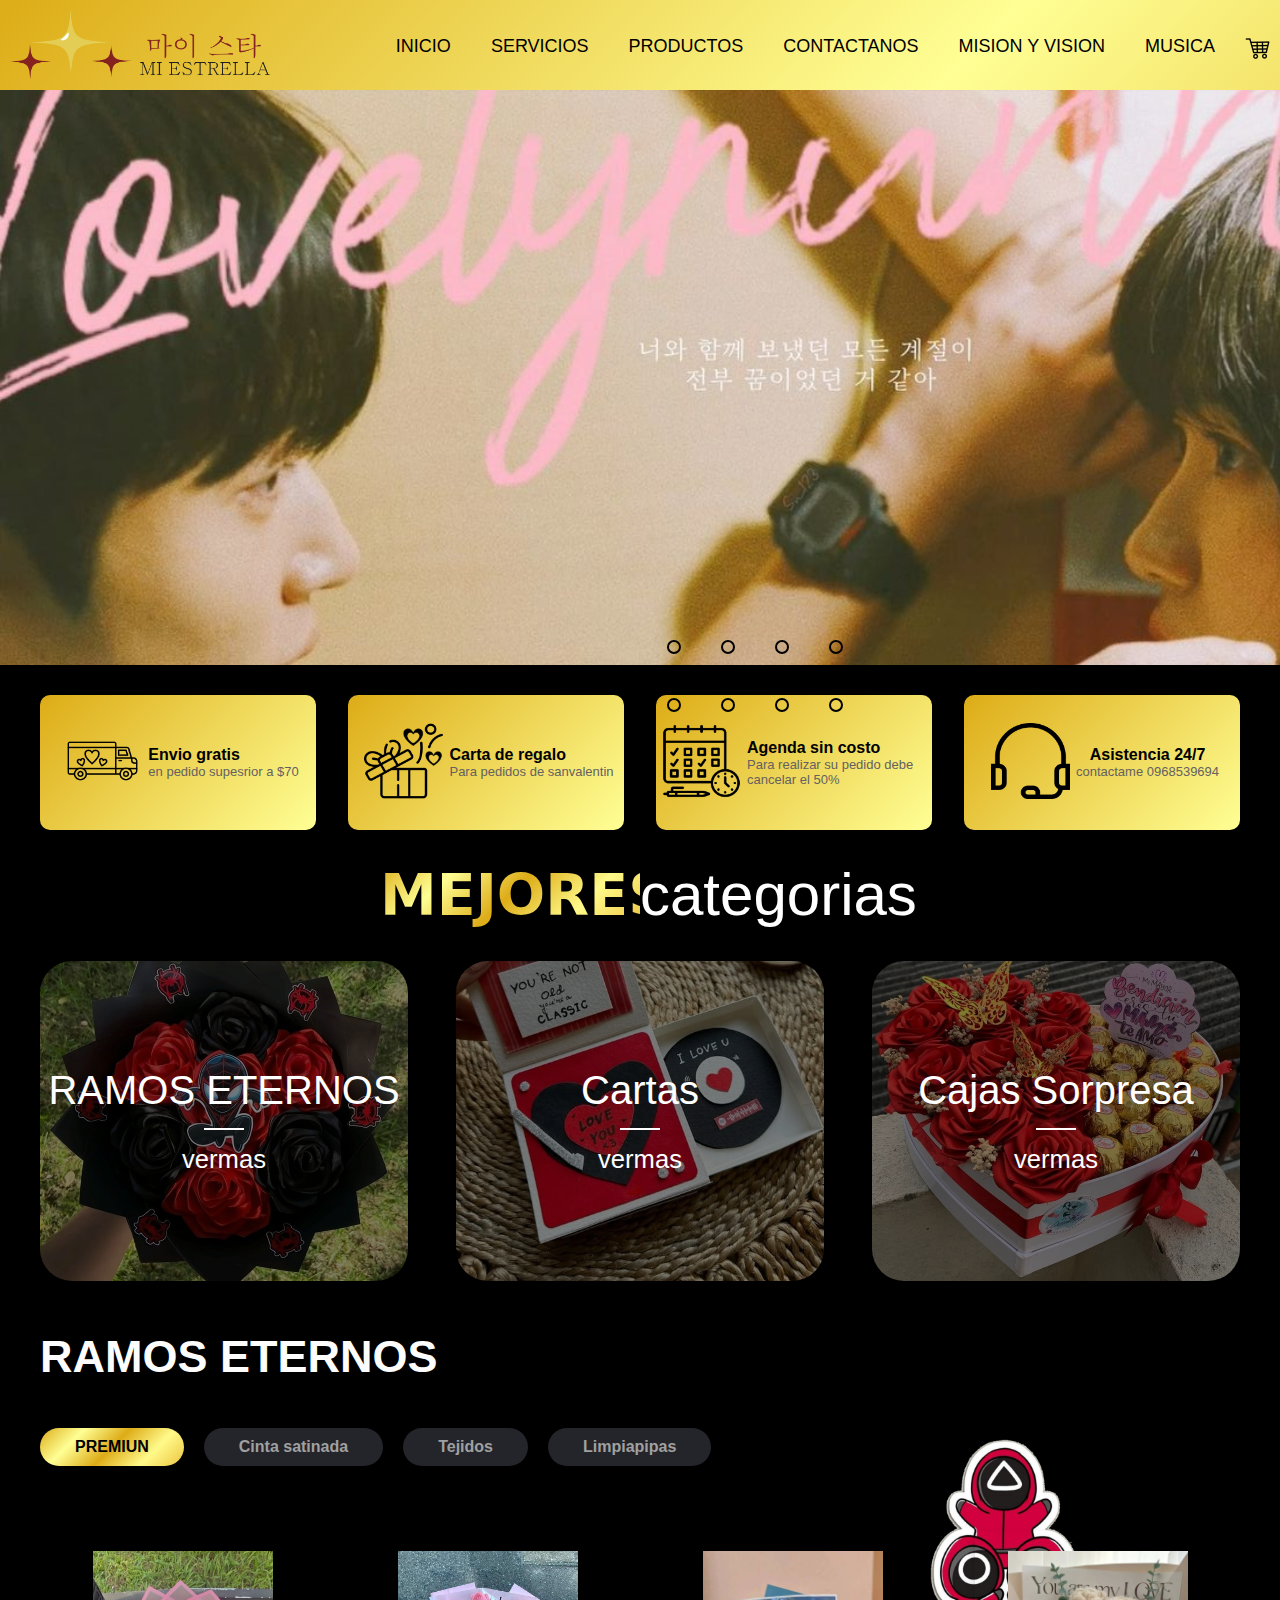
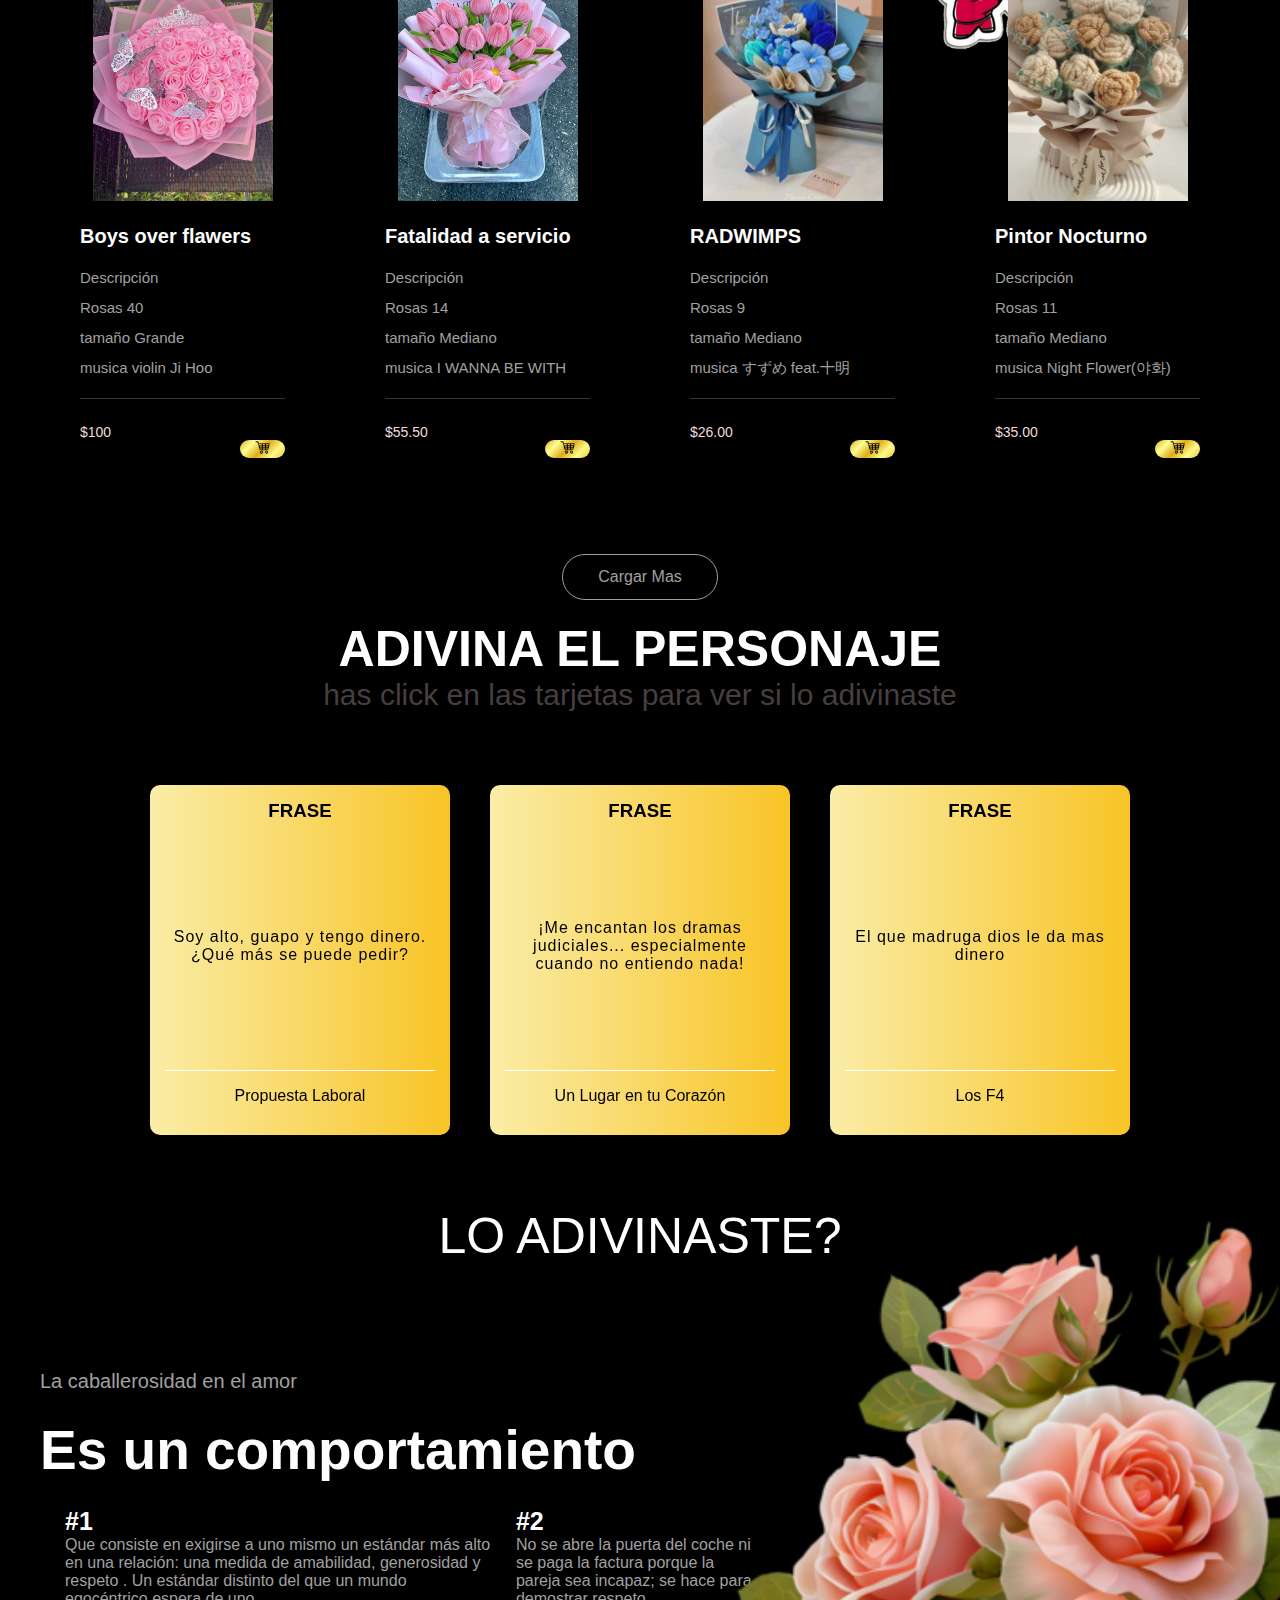
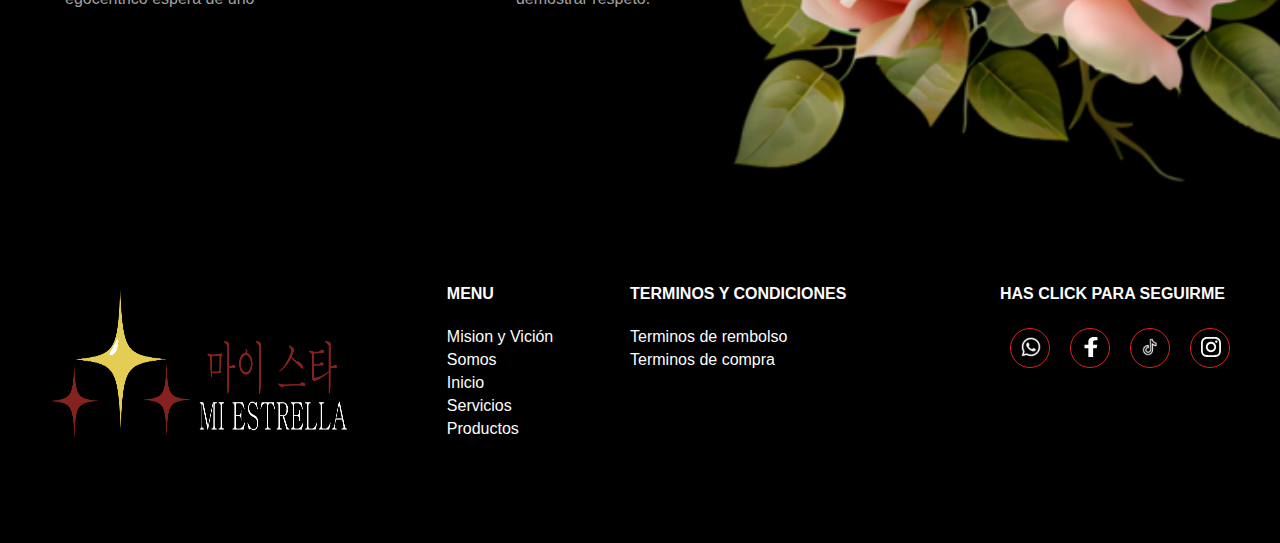
==== commit 1c9317cb: "Update index.html" ====
--- a/index.html
+++ b/index.html
@@ -279,7 +279,7 @@
                                 musica   すずめ feat.十明       <br>
                             </p>
                             
-                                <spam class="precio">$15.00</spam>
+                                <spam class="precio">$26.00</spam>
                                 <a href="#" class="agregar-carrito btn-111" data-id="3"><img src="imagenes/carrito.png" ></a>
 
                         </div>
@@ -296,7 +296,7 @@
                                 tamaño  Mediano        <br>
                                 musica   Night Flower(야화)     <br>
                             </p>
-                                <spam class="precio">$15.00</spam>
+                                <spam class="precio">$35.00</spam>
                                 <a href="#" class="agregar-carrito btn-111" data-id="4"><img src="imagenes/carrito.png" ></a>
 
                         </div>
@@ -1467,4 +1467,4 @@
 
     <script src="script.js"></script>
 </body>
-</html>+</html>
